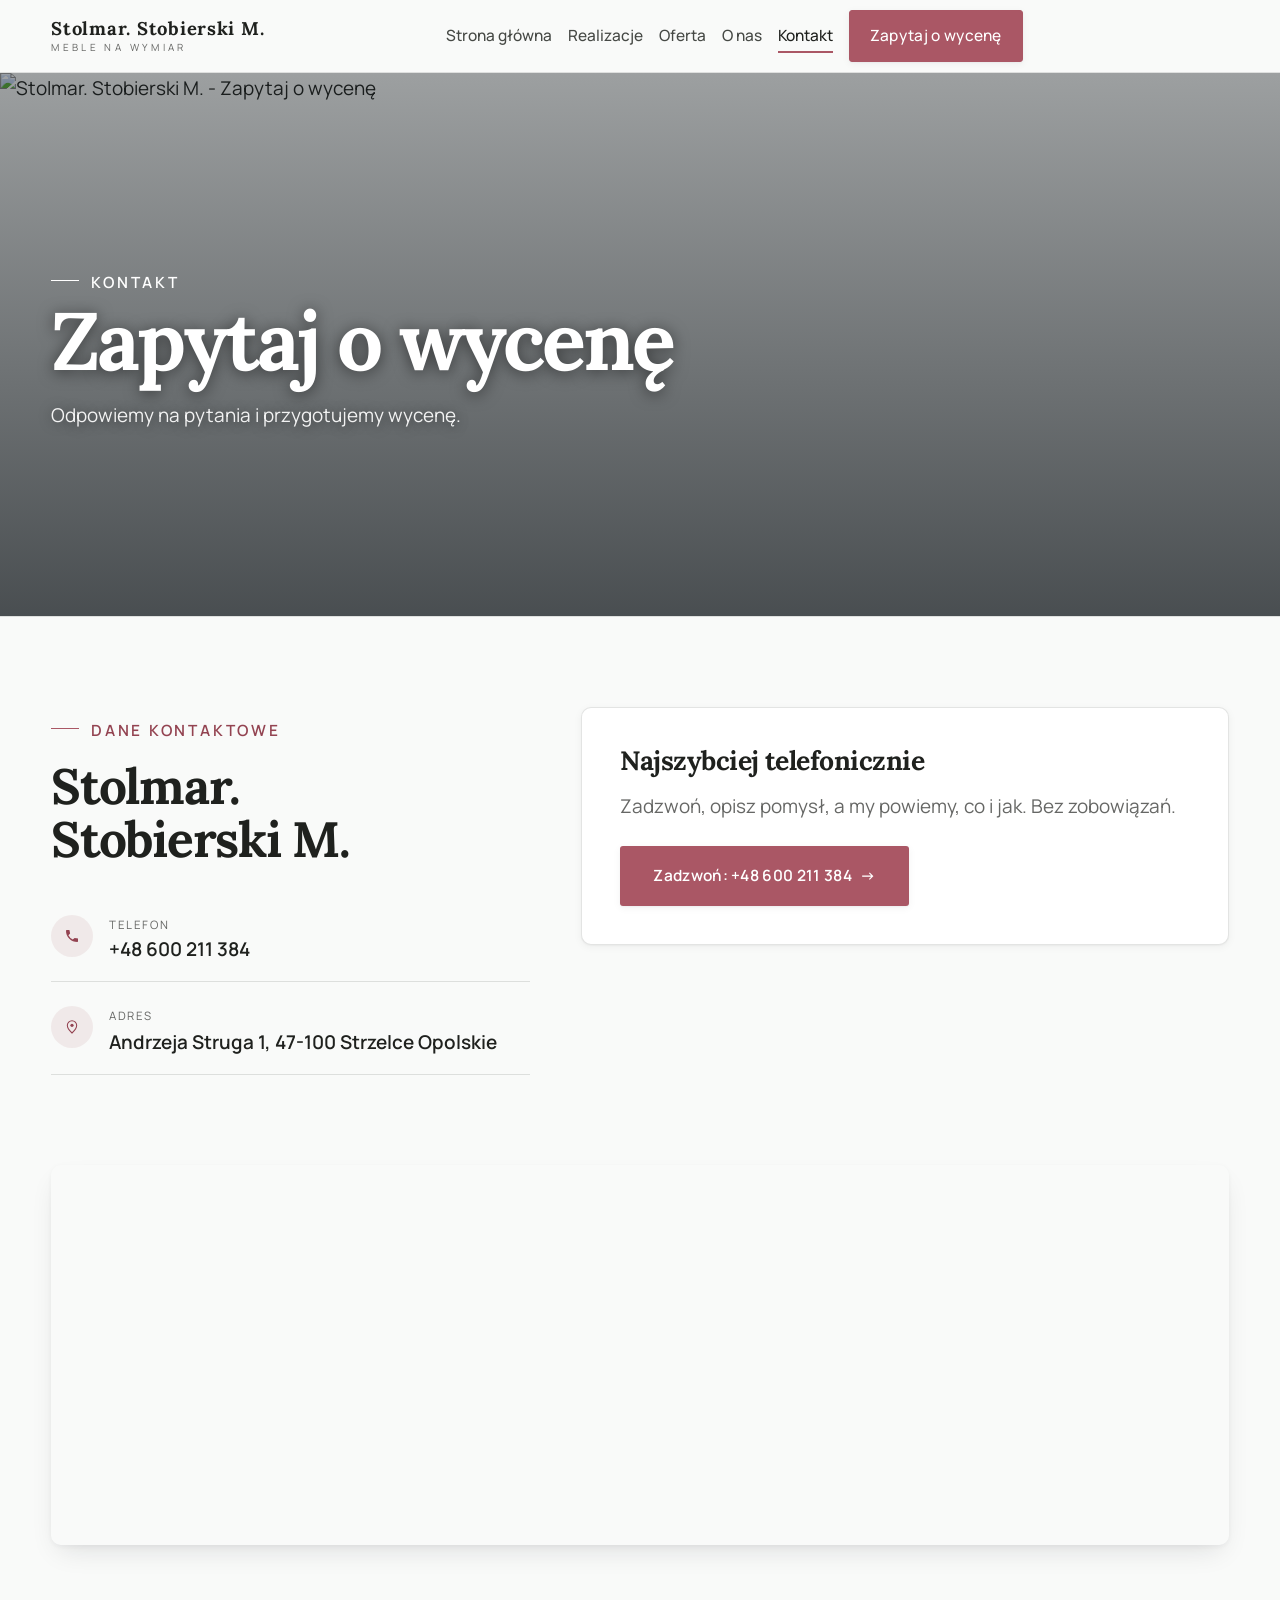
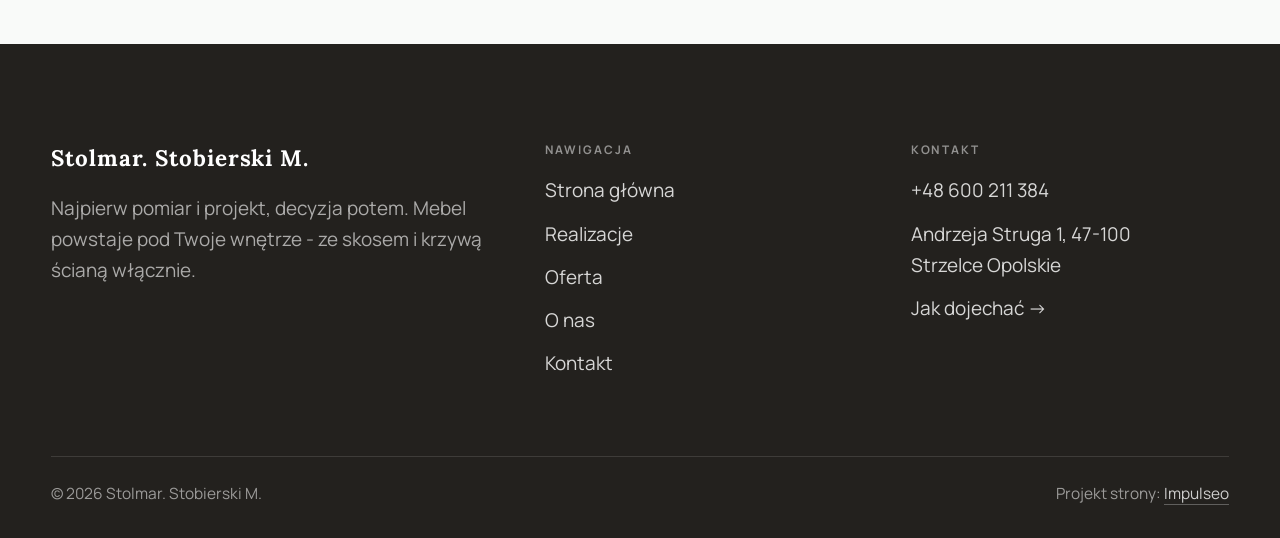
==== kontakt.html @ 51c0a212 "Demo: Stolmar. Stobierski M. — meble na wymiar (Strzelce Opolskie)" ====
<!DOCTYPE html>
<html lang="pl">
<head>
<meta charset="UTF-8">
<meta name="viewport" content="width=device-width, initial-scale=1.0">
<title>Kontakt - Stolmar. Stobierski M.</title>
<meta name="description" content="Kontakt Stolmar. Stobierski M. - Andrzeja Struga 1, 47-100 Strzelce Opolskie">
<link rel="canonical" href="https://impulseo-pl.github.io/stolmar-stobierski-m/kontakt.html">
<meta name="robots" content="noindex, nofollow">
<meta property="og:type" content="website">
<meta property="og:locale" content="pl_PL">
<meta property="og:site_name" content="Stolmar. Stobierski M.">
<meta property="og:title" content="Kontakt - Stolmar. Stobierski M.">
<meta property="og:description" content="Kontakt Stolmar. Stobierski M. - Andrzeja Struga 1, 47-100 Strzelce Opolskie">
<meta property="og:url" content="https://impulseo-pl.github.io/stolmar-stobierski-m/kontakt.html">
<meta property="og:image" content="https://impulseo-pl.github.io/stolmar-stobierski-m/img/og.jpg">
<meta property="og:image:width" content="1200">
<meta property="og:image:height" content="630">
<meta name="twitter:card" content="summary_large_image">
<link rel="preconnect" href="https://fonts.googleapis.com">
<link rel="preconnect" href="https://fonts.gstatic.com" crossorigin>
<link href="https://fonts.googleapis.com/css2?family=Lora:wght@500;600;700&family=Manrope:wght@400;500;600&display=swap" rel="stylesheet">
<link rel="stylesheet" href="assets/styles.css?v=a7d477df">
</head>
<body>

<header class="nav">
  <div class="wrap nav-inner">
    <a class="brand" href="index.html"><span class="name">Stolmar. Stobierski M.</span><span class="sub">Meble na wymiar</span></a>
    <nav class="nav-links">
      <a href="index.html">Strona główna</a>
      <a href="realizacje.html">Realizacje</a>
      <a href="oferta.html">Oferta</a>
      <a href="o-nas.html">O nas</a>
      <a href="kontakt.html" class="active" aria-current="page">Kontakt</a>
      <a href="kontakt.html" class="btn btn-accent">Zapytaj o wycenę</a>
    </nav>
    <button class="nav-toggle" aria-label="Menu"><span></span><span></span><span></span></button>
  </div>
</header>

<main>
<section class="pagehead">
  <img src="img/g14.jpg" alt="Stolmar. Stobierski M. - Zapytaj o wycenę" width="1600" height="1066" decoding="async">
  <div class="wrap">
    <span class="eyebrow">Kontakt</span>
    <h1>Zapytaj o wycenę</h1>
    <p>Odpowiemy na pytania i przygotujemy wycenę.</p>
  </div>
</section>
<section>
  <div class="wrap contact-grid">
    <div class="reveal">
      <span class="eyebrow">Dane kontaktowe</span>
      <h2 style="margin:var(--space-4) 0 var(--space-6)">Stolmar. Stobierski M.</h2>
      <div class="info-list">
        <div class="info-row"><div class="ic"><svg class="ico-tel" width="16" height="16" viewBox="0 0 24 24" fill="none" aria-hidden="true"><path d="M6.6 10.8a15.5 15.5 0 0 0 6.6 6.6l2.2-2.2a1 1 0 0 1 1-.24 11.4 11.4 0 0 0 3.6.58 1 1 0 0 1 1 1V20a1 1 0 0 1-1 1A17 17 0 0 1 3 4a1 1 0 0 1 1-1h3.5a1 1 0 0 1 1 1c0 1.25.2 2.46.58 3.6a1 1 0 0 1-.25 1l-2.23 2.2Z" fill="currentColor"/></svg></div><div><div class="lbl">Telefon</div><a class="val" href="tel:+48600211384">+48 600 211 384</a></div></div>
        <div class="info-row"><div class="ic"><svg class="ico-pin" width="16" height="16" viewBox="0 0 24 24" fill="none" aria-hidden="true"><path d="M12 21s7-6.1 7-11.5A7 7 0 0 0 5 9.5C5 14.9 12 21 12 21Z" stroke="currentColor" stroke-width="1.6" fill="none"/><circle cx="12" cy="9.5" r="2.4" fill="currentColor"/></svg></div><div><div class="lbl">Adres</div><div class="val">Andrzeja Struga 1, 47-100 Strzelce Opolskie</div></div></div>
      </div>
    </div>
    <div class="reveal">
      <div class="form">
        <h3 style="margin-bottom:var(--space-4)">Najszybciej telefonicznie</h3>
        <p class="muted" style="margin-bottom:var(--space-5)">Zadzwoń, opisz pomysł, a my powiemy, co i jak. Bez zobowiązań.</p>
        <a href="tel:+48600211384" class="btn btn-accent" style="justify-content:center">Zadzwoń: +48 600 211 384 <span class="arr">→</span></a>
      </div>
    </div>
  </div>
</section>
<section style="padding-top:0">
  <div class="wrap reveal">
    <iframe class="map" title="Stolmar. Stobierski M. - Strzelce Opolskie" src="https://maps.google.com/maps?q=Stolmar.%20Stobierski%20M.%20Strzelce%20Opolskie&z=15&output=embed" loading="lazy" referrerpolicy="no-referrer-when-downgrade"></iframe>
  </div>
</section>
</main>

<footer>
  <div class="wrap">
    <div class="foot-grid">
      <div class="foot-brand">
        <div class="name">Stolmar. Stobierski M.</div>
        <p>Najpierw pomiar i projekt, decyzja potem. Mebel powstaje pod Twoje wnętrze - ze skosem i krzywą ścianą włącznie.</p>
      </div>
      <div class="foot-col">
        <h4>Nawigacja</h4>
        <a href="index.html">Strona główna</a>
        <a href="realizacje.html">Realizacje</a>
        <a href="oferta.html">Oferta</a>
        <a href="o-nas.html">O nas</a>
        <a href="kontakt.html">Kontakt</a>
      </div>
      <div class="foot-col">
        <h4>Kontakt</h4>
        <a href="tel:+48600211384">+48 600 211 384</a>
        <p>Andrzeja Struga 1, 47-100 Strzelce Opolskie</p>
        <a href="https://www.google.com/maps?cid=3267728676306124182" target="_blank" rel="noopener">Jak dojechać →</a>
      </div>
    </div>
    <div class="foot-bot">
      <span>© 2026 Stolmar. Stobierski M.</span>
      <span>Projekt strony: <a class="foot-credit" href="https://impulseo.pl" target="_blank" rel="noopener">Impulseo</a></span>
    </div>
  </div>
</footer>
<div class="sticky-reserve"><a class="sr-book" href="kontakt.html">Zapytaj o wycenę</a><a class="sr-call" href="tel:+48600211384" aria-label="Zadzwoń"><svg class="ico-tel" width="16" height="16" viewBox="0 0 24 24" fill="none" aria-hidden="true"><path d="M6.6 10.8a15.5 15.5 0 0 0 6.6 6.6l2.2-2.2a1 1 0 0 1 1-.24 11.4 11.4 0 0 0 3.6.58 1 1 0 0 1 1 1V20a1 1 0 0 1-1 1A17 17 0 0 1 3 4a1 1 0 0 1 1-1h3.5a1 1 0 0 1 1 1c0 1.25.2 2.46.58 3.6a1 1 0 0 1-.25 1l-2.23 2.2Z" fill="currentColor"/></svg></a></div>
<div class="demo-wazne" data-do="2026-08-20" data-cykl="3" hidden><svg class="dw-ico" width="13" height="13" viewBox="0 0 24 24" fill="none" aria-hidden="true"><circle cx="12" cy="12" r="8.6" stroke="currentColor" stroke-width="1.8"/><path d="M12 7.2V12l3.3 2" stroke="currentColor" stroke-width="1.8" stroke-linecap="round"/></svg><span class="dw-txt"></span></div>

<script src="assets/main.js"></script>
</body>
</html>
---- assets/styles.css ----
/* ============================================================
   STOLBASZ — premium, architektoniczny B2B fit-out
   Jasna paleta, zero brązu. System wg premium-web-craft.
   Projekt strony: Impulseo (impulseo.pl)
   ============================================================ */

:root{
  /* PALETA — jasna, architektoniczna, chłodna */
  --paper:#F3F1EC;          /* główne tło */
  --paper-2:#E6E3DB;        /* sekcje alternatywne (chłodny jasny szary) */
  --paper-3:#E6E3DB;        /* delikatne wypełnienia */
  --ink:#23211E;            /* tekst główny — chłodny grafit */
  --ink-soft:#43403A;       /* nagłówki drugorzędne */
  --muted:#87837A;          /* tekst poboczny */
  --line:rgba(35,33,30,.12);/* hairline */
  --accent:#8A6B3C;         /* stonowany petrol-slate — jedyny akcent */
  --accent-d:#6E5430;
  --accent-soft:rgba(138,107,60,.10);
  --dark:#23211E;           /* sekcje ciemne (stopka/CTA) */

  /* HOVER ZDJĘĆ — JEDEN standard dla całego silnika (decyzja K. 04.08.2026, artefakt z wariantami).
     AKTUALNE (K.+Szymon 09.08.2026, wybór z artefaktu 6 wariantów): zoom 1.05 przy 1.4s -
     przy tak długim czasie mocniejszy kadr NIE skacze, tylko „oddycha". Poprzedni standard
     (1.02 / .55s z 04.08) odbierany jako dynamiczny i szybki.
     Spoczynek lekko przygaszony, ale TYLKO tam, gdzie jest mysz (@media hover:hover) —
     na telefonie zdjęcia zostają w pełnej jasności. */
  --img-zoom:1.05;                   /* K.+Szymon 09.08: wariant F z artefaktu porównawczego */
  --img-rest:brightness(.95) saturate(.99);
  --img-hot:brightness(1.06) saturate(1.05);
  --img-dur:1.4s;                    /* K.+Szymon 09.08 (wariant F): powoli = elegancko */
  --img-ease:cubic-bezier(.16,.84,.44,1);  /* miękki ogon, efekt „oddychania" */

  /* ODSTĘPY — skala 4/8 */
  --space-1:4px; --space-2:8px; --space-3:12px; --space-4:16px; --space-5:24px;
  --space-6:32px; --space-7:48px; --space-8:64px; --space-9:96px; --space-10:128px;

  /* TYPOGRAFIA — fluid clamp() (skala podbita 16.07.2026: większe, czytelniejsze litery — uwaga Adama) */
  --text-sm:clamp(.9rem,.87rem + .12vw,1rem);
  --text-base:clamp(1.08rem,1.04rem + .18vw,1.2rem);
  --text-lg:clamp(1.24rem,1.15rem + .34vw,1.44rem);
  --text-h3:clamp(1.34rem,1.22rem + .55vw,1.66rem);
  --text-h2:clamp(2.1rem,1.66rem + 2.1vw,3.1rem);
  --text-h1:clamp(2.9rem,2.1rem + 4vw,5.1rem);

  /* PROMIENIE — architektoniczne, raczej ostre */
  --r-sm:3px; --r-md:6px; --r-lg:10px;

  /* RUCH */
  --ease:cubic-bezier(.25,.46,.45,.94); --dur:.24s;

  /* CIENIE — miękkie, warstwowe */
  --sh-sm:0 1px 2px rgba(16,24,32,.04), 0 2px 8px rgba(16,24,32,.05);
  --sh-md:0 2px 6px rgba(16,24,32,.05), 0 12px 28px -8px rgba(16,24,32,.12);
  --sh-lg:0 6px 14px rgba(16,24,32,.07), 0 26px 56px -18px rgba(16,24,32,.22);

  --hairline:1px solid var(--line);

  --font-display:'Lora',serif;
  --font-body:'Manrope',sans-serif;
}

*{box-sizing:border-box;margin:0;padding:0}
html{scroll-behavior:smooth}
body{
  font-family:var(--font-body);
  font-size:var(--text-base);
  line-height:1.65;
  color:var(--ink);
  background:var(--paper);
  -webkit-font-smoothing:antialiased;
  text-rendering:optimizeLegibility;
}
img{max-width:100%;height:auto;display:block}  /* height:auto = width/height z atrybutów trzyma proporcje (TOP#12) */
a{color:inherit;text-decoration:none}

.wrap{width:min(92%,1180px);margin-inline:auto}
section{padding-block:clamp(52px,6.5vw,96px)}

h1,h2,h3{font-family:var(--font-display);font-weight:700;line-height:1.08;letter-spacing:-.02em;color:var(--ink)}
h1{font-size:var(--text-h1);letter-spacing:-.035em}
h2{font-size:var(--text-h2);letter-spacing:-.025em}
h3{font-size:var(--text-h3)}
/* MIARA — długość wiersza. WCAG 2.2 SC 1.4.8: max 80 znaków; Butterick: 45–90.
   68ch daje realnie 72–78 znaków polskiego tekstu, czyli z zapasem pod granicą.
   Wcześniej limit miał TYLKO <p> — <li>, <blockquote> i <dd> nie miały żadnego,
   i to jedyny powód, dla którego 23 bloki na dwóch oddanych stronach jadą po
   83–106 znaków w wierszu (pomiar 07.08.2026, bramka `miara`).
   ⚠️ Listy i definicje ograniczamy TYLKO bez klasy: `ul`/`ol` z klasą to u nas
   układ (siatki kafli, menu), a nie tekst ciągły — tam miarę wyznacza układ. */
/* 60ch, nie 68ch (K. 10.08): po zmianie fontów na węższe kroje (DM Sans i spółka)
   w 68ch mieściło się ~90 znaków - bramka pikselowa słusznie zgłaszała przekroczenie
   granicy 80. Pomiar na żywej przeglądarce: 60ch = 90 znaków, 53ch = ~78 znaków, czyli normę WCAG 1.4.8. */
:root{ --miara:53ch }
p{max-width:min(100%,var(--miara))}
blockquote,
ul:not([class])>li, ol:not([class])>li,
dl:not([class])>dd{max-width:min(100%,var(--miara))}

/* ⚠️ Świadomie BEZ wyjątku `.tile p,.card p,.svc p{max-width:none}`, choć nasuwa się sam:
   te akapity BYŁY już ograniczone (stare `p{max-width:65ch}`), więc „wyjątek" nie odblokowałby
   niczego nowego — tylko ROZLUŹNIŁ stan sprzed zmiany na wszystkich demach naraz.
   `figcaption` żadna z reguł wyżej nie dotyczy, więc też nie potrzebuje zwolnienia. */

/* ŁAMANIE. `balance` wyrównuje długości wierszy w nagłówku, `pretty` pilnuje ostatniego
   wiersza akapitu, żeby nie został w nim jeden wyraz. Obsługiwane od Chrome 117 /
   Safari 17.5; starsze przeglądarki po prostu ignorują tę własność.
   `text-wrap:pretty` nie występowało dotąd ANI RAZ w silniku ani w repo klientów. */
h1,h2,h3,.lead,.lede{text-wrap:balance}
p,li,blockquote,dd{text-wrap:pretty}

.eyebrow{
  font-family:var(--font-body);
  font-size:var(--text-sm);
  font-weight:600;
  letter-spacing:.18em;
  text-transform:uppercase;
  color:var(--accent);
  display:inline-flex;align-items:center;gap:var(--space-3);
}
/* flex:none + margin-top = kreska trzyma się PIERWSZEJ linii. Wcześniej align-items:center
   centrowało ją względem całego bloku i przy zawinięciu (długi kicker typu
   „…WNĘTRZ · LESZNO · OD 2019") druga linia lądowała z brzydkim wcięciem. */
.eyebrow{align-items:flex-start}
.eyebrow>*,.eyebrow{text-wrap:balance}   /* dlugi kicker lamal sie na sierote typu samo „2019" w drugiej linii */
.eyebrow::before{content:"";width:28px;height:1px;background:var(--accent);display:inline-block;flex:none;margin-top:.62em}

.muted{color:var(--muted)}
.lead{font-size:var(--text-lg);line-height:1.55;color:var(--ink-soft);max-width:50ch}

/* ---------- BUTTONS ---------- */
.btn{
  display:inline-flex;align-items:center;gap:var(--space-2);
  font-weight:600;font-size:var(--text-sm);letter-spacing:.02em;
  padding:var(--space-4) var(--space-6);
  border-radius:var(--r-sm);
  transition:transform var(--dur) var(--ease),box-shadow var(--dur) var(--ease),background var(--dur) var(--ease);
  cursor:pointer;border:1px solid transparent;
}
.btn-accent{background:var(--accent);color:#fff;box-shadow:var(--sh-sm)}
.btn-accent:hover{background:var(--accent-d);transform:translateY(-2px);box-shadow:var(--sh-md)}
.btn-accent:active{transform:translateY(0);box-shadow:var(--sh-sm)}
.btn-ghost{background:transparent;color:var(--ink);border-color:var(--line)}
.btn-ghost:hover{border-color:var(--accent);color:var(--accent);transform:translateY(-2px)}
.btn-light{background:#fff;color:var(--ink);box-shadow:var(--sh-sm)}
.btn-light:hover{transform:translateY(-2px);box-shadow:var(--sh-md)}
.btn .arr{transition:transform var(--dur) var(--ease)}
.btn:hover .arr{transform:translateX(4px)}

/* ---------- NAV ---------- */
.nav{
  position:sticky;top:0;z-index:50;
  background:color-mix(in srgb,var(--paper) 88%,transparent);
  backdrop-filter:saturate(140%) blur(10px);
  border-bottom:var(--hairline);
}
.nav-inner{display:flex;align-items:center;justify-content:space-between;gap:var(--space-5);height:72px}
/* ANTY-NACHODZENIE (K. 05.08.2026): długa nazwa firmy + przycisk z pełnym numerem nie mieściły się w pasku
   i flex ściskał linki PONIŻEJ ich treści - "Kontakt" wchodził na ramkę "Zadzwoń +48 ...". Teraz ustępuje
   nazwa marki (skrót wielokropkiem), a menu i przycisk nigdy się nie kurczą ani nie zachodzą na siebie. */
.brand{display:flex;flex-direction:column;line-height:1;min-width:0;flex:0 1 auto}
.brand .name{font-family:var(--font-display);font-weight:800;font-size:1.35rem;letter-spacing:.04em;white-space:nowrap;overflow:hidden;text-overflow:ellipsis}
.brand .sub{font-size:.62rem;letter-spacing:.34em;text-transform:uppercase;color:var(--muted);margin-top:5px;white-space:nowrap;overflow:hidden;text-overflow:ellipsis}
.nav-links{display:flex;align-items:center;gap:var(--space-6);flex:0 0 auto}
.nav-links a{font-size:var(--text-sm);font-weight:500;color:var(--ink-soft);position:relative;padding-block:4px;white-space:nowrap;transition:color var(--dur) var(--ease)}
.nav-links a::after{content:"";position:absolute;left:0;bottom:0;width:0;height:1.5px;background:var(--accent);transition:width var(--dur) var(--ease)}
.nav-links a:hover,.nav-links a.active{color:var(--ink)}
.nav-links a:hover::after,.nav-links a.active::after{width:100%}
.nav-links .btn{padding:var(--space-2) var(--space-5)}
/* przyciski w nav: właściwy kolor (przebij .nav-links a) + bez podkreślenia */
.nav-links a.btn-accent{color:#fff}
.nav-links a.btn-ghost,.nav-links a.btn-light{color:var(--ink)}
/* CTA w pasku: NIE podkreślenie spod linków menu, ale ten sam przelatujący błysk,
   co na wszystkich innych przyciskach (zgłoszenie K. 13.08.2026 - „na hero jest efekt
   światła przechodzącego przez przycisk, na navbarze go nie ma, a mają być identyczne").
   Reguła `.nav-links a::after` jest silniejsza od `.btn::after`, więc trzeba jej
   geometrię wyzerować i wpisać połysk z nazwy - samo `display:none` gasiło efekt. */
.nav-links a.btn::after{
  display:block;content:"";position:absolute;inset:0;z-index:-1;pointer-events:none;
  inset:0;width:auto;height:auto;border-radius:inherit;   /* kasuje geometrię podkreślenia (width:0;height:1.5px) */
  background:linear-gradient(100deg,transparent 32%,rgba(255,255,255,.20) 50%,transparent 68%);
  translate:-120% 0}
@media (prefers-reduced-motion:no-preference){
  .nav-links a.btn:hover::after{translate:120% 0;transition:translate .75s var(--mt-ease,cubic-bezier(.16,.84,.44,1))}
}
.nav-toggle{display:none;background:none;border:none;cursor:pointer;flex-direction:column;gap:5px;padding:8px}
.nav-toggle span{width:24px;height:2px;background:var(--ink);transition:var(--dur)}
/* Ciasny zakres MIĘDZY menu mobilnym a pełnym pulpitem: zbijamy odstępy i nazwę marki,
   żeby wszystko zmieściło się naturalnie, zanim w ogóle dojdzie do skracania wielokropkiem. */
@media(max-width:1280px) and (min-width:921px){
  .nav-links{gap:var(--space-4)}
  .nav-links .btn{padding:var(--space-2) var(--space-4)}
  .brand .name{font-size:1.15rem}
}

/* ---------- HERO (split) ---------- */
.hero{position:relative;overflow:hidden;border-bottom:var(--hairline)}
.hero-grid{display:grid;grid-template-columns:1.05fr .95fr;gap:clamp(24px,4vw,60px);align-items:center;
  padding-block:clamp(36px,4.5vw,64px)}
.hero-copy .eyebrow{margin-bottom:var(--space-5)}
.hero-copy h1{margin-bottom:var(--space-5)}
.hero-copy .lead{margin-bottom:var(--space-7)}
.hero-actions{display:flex;flex-wrap:wrap;gap:var(--space-4)}
.hero-art{position:relative;aspect-ratio:4/3;border-radius:var(--r-lg);overflow:hidden;box-shadow:var(--sh-lg)}
.hero-art img{width:100%;height:100%;object-fit:cover}
.hero-art::after{content:"";position:absolute;inset:0;background:linear-gradient(180deg,transparent 55%,rgba(18,24,28,.28))}
.hero-badge{position:absolute;left:var(--space-5);bottom:var(--space-5);z-index:2;
  background:rgba(252,252,251,.94);backdrop-filter:blur(4px);
  border-radius:var(--r-md);padding:var(--space-4) var(--space-5);box-shadow:var(--sh-md);max-width:78%}
.hero-badge strong{display:block;font-family:var(--font-display);font-size:1rem;letter-spacing:-.01em}
.hero-badge span{font-size:var(--text-sm);color:var(--muted)}

/* ---------- HERO duży / kinowy (strona główna) ---------- */
.hero-cine{position:relative;min-height:clamp(560px,82vh,840px);min-height:clamp(560px,82svh,840px);display:flex;align-items:center;overflow:hidden;border-bottom:var(--hairline)}
.hero-cine>img{position:absolute;inset:0;width:100%;height:100%;object-fit:cover;z-index:0}
.hero-cine::after{content:"";position:absolute;inset:0;z-index:1;
  background:linear-gradient(95deg,rgba(13,18,23,.86) 0%,rgba(13,18,23,.64) 32%,rgba(13,18,23,.24) 62%,rgba(13,18,23,.04) 100%)}
.hero-cine .wrap{position:relative;z-index:2;padding-block:var(--space-8)}
.hero-cine .hero-copy{max-width:660px}
.hero-cine .eyebrow{color:#fff;margin-bottom:var(--space-5)}
.hero-cine .eyebrow::before{background:#fff}
.hero-cine h1{color:#fff;margin-bottom:var(--space-5);font-size:clamp(2.9rem,2rem + 4.4vw,5.2rem);text-wrap:balance}
.hero-cine .lead{color:rgba(255,255,255,.92);max-width:48ch;margin-bottom:var(--space-7)}
.hero-cine .hero-actions{display:flex;flex-wrap:wrap;gap:var(--space-4)}
/* NISKIE OKNO (laptop z dokiem i paskami przeglądarki ma ~700-780 px wysokości widoku):
   H1 do 5.2rem + długi lead nie mieściły się i przyciski wypadały POD krawędź ekranu -
   klient widział stronę bez ani jednego CTA. Skalujemy w dół, zamiast przycinać treść. */
@media(min-width:821px) and (max-height:820px){
  .hero-cine{min-height:clamp(520px,94svh,780px)}
  .hero-cine .wrap{padding-block:var(--space-6)}
  .hero-cine h1{font-size:clamp(2.2rem,1.5rem + 2.6vw,3.6rem);margin-bottom:var(--space-4)}
  .hero-cine .eyebrow{margin-bottom:var(--space-4)}
  .hero-cine .lead{margin-bottom:var(--space-5);max-width:44ch}
}
@media(max-width:680px){
  .hero-cine{min-height:clamp(520px,76vh,640px);min-height:clamp(520px,76svh,640px);align-items:flex-end}
  .hero-cine::after{background:linear-gradient(0deg,rgba(13,18,23,.9) 6%,rgba(13,18,23,.45) 55%,rgba(13,18,23,.25) 100%)}
  .hero-cine .wrap{padding-bottom:var(--space-9)}
  /* TELEFON (~90% oglądających): lead potrafił zająć 8 linii i zepchnąć CTA poza pierwszy ekran.
     Zwężamy interlinię i skalę - treści nie ucinamy, bo to ona sprzedaje. */
  .hero-cine .lead{font-size:.98rem;line-height:1.5;margin-bottom:var(--space-5)}
  .hero-cine .eyebrow{font-size:.72rem;letter-spacing:.13em;margin-bottom:var(--space-4)}
  .hero-cine .eyebrow::before{width:20px}
  .hero-cine h1{margin-bottom:var(--space-4)}
}

/* full-bleed hero variant (podstrony) */
.pagehead{position:relative;min-height:46vh;min-height:46svh;display:flex;align-items:flex-end;overflow:hidden;border-bottom:var(--hairline)}
.pagehead img{position:absolute;inset:0;width:100%;height:100%;object-fit:cover}
/* 10.08.2026 (decyzja K.): mocniejsze przyciemnienie + cień pod tekstem. Bramka mierzyła na
   nagłówkach podstron 3,38-3,43:1 przy wymaganych 4,5 — jasne zdjęcie (hala, śnieg, niebo)
   podchodziło pod biały tekst. Zdjęcia klientów są różne, więc kontrast musi dawać WARSTWA,
   a nie szczęśliwy dobór kadru. */
.pagehead::after{content:"";position:absolute;inset:0;background:linear-gradient(180deg,rgba(18,24,28,.40),rgba(18,24,28,.76))}
.pagehead .wrap{position:relative;z-index:2;padding-block:var(--space-9);color:#fff}
.pagehead h1{color:#fff;max-width:18ch;text-shadow:0 2px 16px rgba(0,0,0,.55)}
.pagehead .eyebrow{color:#fff}
.pagehead .eyebrow::before{background:#fff}
.pagehead p{color:rgba(255,255,255,.92);margin-top:var(--space-4);max-width:54ch;text-shadow:0 1px 12px rgba(0,0,0,.5)}

/* ---------- STRIP (pasek skrótów / liczby) ---------- */
.strip{background:var(--dark);color:#fff}
/* PASEK HASEŁ — standard 04.08.2026 (decyzja K.): 5 haseł w JEDNYM rzędzie, tekst WYŚRODKOWANY,
   węższe marginesy boczne niż reszta strony (pasek ma iść szerzej), równe wysokości kolumn. */
.strip .wrap{width:min(96%,1440px);display:grid;grid-template-columns:repeat(5,1fr);
  gap:var(--space-5);padding-block:var(--space-7);align-items:stretch}
.strip .item .k{font-family:var(--font-display);font-size:clamp(1.05rem,.82rem + .85vw,1.55rem);
  font-weight:800;letter-spacing:-.02em;color:#fff;line-height:1.18;text-wrap:balance}
.strip .item .v{font-size:var(--text-sm);color:rgba(255,255,255,.66);margin-top:var(--space-2);line-height:1.4}
.strip .item{border-left:2px solid var(--accent);padding-inline:var(--space-4);
  text-align:center;display:flex;flex-direction:column;justify-content:center}
/* liczba kolumn = liczba haseł, żeby ostatnie nie zostawało samo w drugim rzędzie.
   Klasę n-N nadaje multipage.py; domyślnie (bez klasy) pasek jest 5-kolumnowy. */
.strip.n-2 .wrap{grid-template-columns:repeat(2,1fr)}
.strip.n-3 .wrap{grid-template-columns:repeat(3,1fr)}
.strip.n-4 .wrap{grid-template-columns:repeat(4,1fr);gap:var(--space-6)}
.strip.n-4 .item .k{font-size:clamp(1.3rem,1rem + 1.1vw,2rem)}
.strip.n-6 .wrap{grid-template-columns:repeat(6,1fr);gap:var(--space-4)}
.strip.n-6 .item .k{font-size:clamp(.98rem,.8rem + .7vw,1.35rem)}
/* równe łamanie: zamiast "długa linia + jedno słowo" obie linie zbliżonej długości */
.strip .item .k{text-wrap:balance}

/* ---------- SECTION HEAD ---------- */
.head{max-width:48rem;margin-bottom:var(--space-8)}
.head.center{margin-inline:auto;text-align:center}
.head .eyebrow{margin-bottom:var(--space-4)}
.head h2{margin-bottom:var(--space-4)}
.head p{color:var(--muted);font-size:var(--text-lg);line-height:1.55}
.head.center p{margin-inline:auto}

/* ---------- INTRO SPLIT ---------- */
.split{display:grid;grid-template-columns:.92fr 1.08fr;gap:clamp(28px,5vw,80px);align-items:center}
.split.rev{grid-template-columns:1.08fr .92fr}
.split.rev .split-art{order:-1}
.split-art{position:relative;aspect-ratio:5/4;border-radius:var(--r-lg);overflow:hidden;box-shadow:var(--sh-lg)}
.split-art img{width:100%;height:100%;object-fit:cover}
.split-copy h2{margin-bottom:var(--space-5)}
.split-copy p+p{margin-top:var(--space-4)}
.split-copy .btn{margin-top:var(--space-6)}

/* ---------- SERVICES (zakres) ---------- */
.svc-grid{display:grid;grid-template-columns:repeat(auto-fit,minmax(280px,1fr));gap:var(--space-5)}
.svc{background:#fff;border:var(--hairline);border-radius:var(--r-md);padding:var(--space-7) var(--space-6);
  transition:transform var(--dur) var(--ease),box-shadow var(--dur) var(--ease),border-color var(--dur) var(--ease);
  position:relative;overflow:hidden}
.svc::before{content:"";position:absolute;left:0;top:0;width:3px;height:0;background:var(--accent);transition:height var(--dur) var(--ease)}
.svc:hover{transform:translateY(-4px);box-shadow:var(--sh-md);border-color:transparent}
.svc:hover::before{height:100%}
.svc .ic{font-family:var(--font-display);font-size:.8rem;font-weight:700;letter-spacing:.12em;color:var(--accent);margin-bottom:var(--space-4)}
.svc h3{margin-bottom:var(--space-3);font-size:1.22rem}
.svc p{color:var(--muted);font-size:var(--text-base);line-height:1.6}

/* big detailed service rows */
.svc-row{display:grid;grid-template-columns:.8fr 1.2fr;gap:clamp(20px,4vw,60px);align-items:center;padding-block:var(--space-8)}
.svc-row+.svc-row{border-top:var(--hairline)}
.svc-row.rev{grid-template-columns:1.2fr .8fr}
/* Naprzemienny układ wierszy oferty: co drugi wiersz ma zdjęcie po PRAWEJ.
   Było `order:-1` — martwy kod, bo zdjęcie i tak jest pierwszym dzieckiem w HTML,
   więc wszystkie wiersze wyglądały identycznie (zdjęcie zawsze z lewej), a `rev`
   zmieniało tylko szerokość kolumn. Znalezione 29.07.2026 przy różnicowaniu kierunków
   animacji (pomiar pozycji: art.mid 390/502 przy row.mid 756 — zawsze lewa strona). */
.svc-row.rev .svc-row-art{order:2}
.svc-row-art{aspect-ratio:4/3;border-radius:var(--r-md);overflow:hidden;box-shadow:var(--sh-md)}
.svc-row-art img{width:100%;height:100%;object-fit:cover}
.svc-row h3{font-size:1.5rem;margin-bottom:var(--space-4)}
.svc-row .num{font-family:var(--font-display);font-size:.85rem;font-weight:700;letter-spacing:.14em;color:var(--accent);display:block;margin-bottom:var(--space-3)}
.svc-row ul{list-style:none;margin-top:var(--space-4);display:flex;flex-direction:column;gap:var(--space-2)}
.svc-row li{position:relative;padding-left:var(--space-5);color:var(--muted);font-size:var(--text-base)}
.svc-row li::before{content:"";position:absolute;left:0;top:.62em;width:8px;height:1px;background:var(--accent)}

/* ---------- GALLERY (realizacje) ---------- */
.gallery{display:grid;grid-template-columns:repeat(12,1fr);gap:var(--space-4);grid-auto-rows:200px}
/* GALERIA MASONRY — pionowe zdjęcia (portrety beauty/wellness) bez przycinania: kolumny, height auto */
.gallery-masonry{column-count:3;column-gap:var(--space-4)}
@media(max-width:900px){.gallery-masonry{column-count:2}}
@media(max-width:560px){.gallery-masonry{column-count:1}}
.gallery-masonry .m-tile{break-inside:avoid;margin:0 0 var(--space-4);padding:0;position:relative;overflow:hidden;border-radius:var(--r-md);border:1px solid var(--line)}
.gallery-masonry .m-tile img{width:100%;height:auto;display:block}
.gallery-masonry .m-tile .cap{position:absolute;left:0;right:0;bottom:0;padding:var(--space-4);color:#fff;background:linear-gradient(0deg,rgba(0,0,0,.55),transparent);font-size:var(--text-sm)}
.gallery-masonry .m-tile .cap small{display:block;font-weight:400;opacity:.78;letter-spacing:.04em;text-transform:uppercase;font-size:.66rem;margin-top:3px}
.tile{position:relative;overflow:hidden;border-radius:var(--r-md);box-shadow:var(--sh-sm);
  transition:transform var(--dur) var(--ease),box-shadow var(--dur) var(--ease)}
.tile img{width:100%;height:100%;object-fit:cover;
  transition:transform var(--img-dur) var(--img-ease),filter var(--img-dur) var(--img-ease)}
.tile:hover{box-shadow:var(--sh-md)}
.tile .cap{position:absolute;left:0;right:0;bottom:0;padding:var(--space-5) var(--space-4) var(--space-4);
  /* mocniejszy spad + cien pod tekstem: na JASNYCH zdjeciach klienta (biale fronty, sciany)
     slaby gradient dawal kontrast ~1.5:1 zamiast wymaganych 3.6:1 (bramka wygladu, 10.08.2026) */
  background:linear-gradient(transparent 28%,rgba(18,24,28,.58) 62%,rgba(18,24,28,.93));color:#fff;
  text-shadow:0 1px 3px rgba(0,0,0,.6);
  font-size:var(--text-sm);font-weight:600;letter-spacing:.01em;
  opacity:0;transform:translateY(8px);transition:var(--dur) var(--ease)}
.tile:hover .cap{opacity:1;transform:translateY(0)}
.tile .cap small{display:block;font-weight:400;opacity:.78;letter-spacing:.04em;text-transform:uppercase;font-size:.66rem;margin-top:3px}
/* bento spans */
.t-wide{grid-column:span 6}
.t-tall{grid-column:span 6;grid-row:span 2}
.t-std{grid-column:span 6}
.t-third{grid-column:span 4}
.t-two3{grid-column:span 8}

/* ---------- TRUST / WIARYGODNOŚĆ ---------- */
.trust{background:var(--paper-2)}
.trust-grid{display:grid;grid-template-columns:repeat(auto-fit,minmax(240px,1fr));gap:var(--space-5);margin-top:var(--space-7)}
.trust-card{background:#fff;border-radius:var(--r-md);padding:var(--space-7) var(--space-6);box-shadow:var(--sh-sm);border-top:3px solid var(--accent)}
.trust-card .big{font-family:var(--font-display);font-size:clamp(1.8rem,1.3rem + 1.6vw,2.6rem);font-weight:800;letter-spacing:-.02em;color:var(--ink);line-height:1}
.trust-card h3{font-size:1.12rem;margin:var(--space-3) 0 var(--space-2)}
.trust-card p{color:var(--muted);font-size:var(--text-base);line-height:1.55}

/* ---------- CTA band ---------- */
.cta{background:var(--dark);color:#fff;position:relative;overflow:hidden}
/* telefon w CTA: na ciemnym tle biały (domyślnie), rodziny z JASNYM tłem CTA
   nadpisują to u siebie - wcześniej kolor siedział w stylu inline i wygrywał z rodziną. */
.cta .btn-ghost-cta{color:#fff;border-color:rgba(255,255,255,.3)}
.cta .wrap{display:grid;grid-template-columns:1.4fr .6fr;gap:var(--space-7);align-items:center;position:relative;z-index:2}
.cta h2{color:#fff;max-width:20ch}
.cta p{color:rgba(255,255,255,.74);margin-top:var(--space-4)}
.cta-actions{display:flex;flex-direction:column;gap:var(--space-3);align-items:flex-start}
.cta::before{content:"";position:absolute;right:-80px;top:-80px;width:360px;height:360px;border-radius:50%;
  background:radial-gradient(circle,var(--accent-soft),transparent 70%)}

/* ---------- CONTACT ---------- */
.contact-grid{display:grid;grid-template-columns:.85fr 1.15fr;gap:clamp(28px,4vw,56px);align-items:start}
.info-list{display:flex;flex-direction:column;gap:var(--space-2)}
.info-row{display:flex;gap:var(--space-4);align-items:flex-start;padding-block:var(--space-4);border-bottom:var(--hairline)}
.info-row .ic{flex:none;width:42px;height:42px;display:grid;place-items:center;border-radius:50%;
  background:var(--accent-soft);color:var(--accent);font-size:1.05rem}
.info-row .lbl{font-size:.72rem;letter-spacing:.14em;text-transform:uppercase;color:var(--muted)}
.info-row .val{font-weight:600;font-size:var(--text-base);margin-top:2px}
.info-row a.val:hover{color:var(--accent)}
.map{border:none;border-radius:var(--r-lg);box-shadow:var(--sh-md);width:100%;height:100%;min-height:380px;filter:grayscale(.2) contrast(1.02)}
.form{background:#fff;border:var(--hairline);border-radius:var(--r-lg);padding:clamp(24px,3vw,40px);box-shadow:var(--sh-sm)}
.form .fld{margin-bottom:var(--space-5)}
.form label{display:block;font-size:var(--text-sm);font-weight:600;margin-bottom:var(--space-2)}
.form input,.form textarea{width:100%;font-family:inherit;font-size:var(--text-base);color:var(--ink);
  padding:var(--space-4);border:var(--hairline);border-radius:var(--r-sm);background:var(--paper);transition:border-color var(--dur)}
.form input:focus,.form textarea:focus{outline:none;border-color:var(--accent);background:#fff}
.form textarea{resize:vertical;min-height:120px}
.form .note{font-size:var(--text-sm);color:var(--muted);margin-top:var(--space-3)}

/* ---------- FOOTER ---------- */
footer{background:var(--dark);color:#fff;padding-block:var(--space-9) var(--space-6)}
.foot-grid{display:grid;grid-template-columns:1.4fr 1fr 1fr;gap:var(--space-7);margin-bottom:var(--space-8)}
.foot-brand .name{font-family:var(--font-display);font-weight:800;font-size:1.4rem;letter-spacing:.04em}
.foot-brand p{color:rgba(255,255,255,.62);margin-top:var(--space-4);font-size:var(--text-base);max-width:38ch}
.foot-col h4{font-size:.74rem;letter-spacing:.16em;text-transform:uppercase;color:rgba(255,255,255,.5);margin-bottom:var(--space-4)}
.foot-col a,.foot-col p{display:block;color:rgba(255,255,255,.82);font-size:var(--text-base);margin-bottom:var(--space-3)}
.foot-col a:hover{color:#fff}
.foot-bot{border-top:1px solid rgba(255,255,255,.12);padding-top:var(--space-5);display:flex;justify-content:space-between;flex-wrap:wrap;gap:var(--space-3);
  font-size:var(--text-sm);color:rgba(255,255,255,.55)}
.foot-bot a:hover{color:#fff}
/* Podpis w stopce = klikalny link do impulseo.pl (31.07.2026). Ma być WIDOCZNIE klikalny,
   ale nie krzyczeć - stąd sam kolor jaśniejszy + delikatne podkreślenie na najeździe. */
.foot-bot a.foot-credit{color:rgba(255,255,255,.78);text-decoration:none;border-bottom:1px solid rgba(255,255,255,.28)}
.foot-bot a.foot-credit:hover{color:#fff;border-bottom-color:#fff}

/* ---------- REVEAL ---------- */
.reveal{opacity:0;transform:translateY(22px);transition:opacity .6s var(--ease),transform .6s var(--ease)}
.reveal.in{opacity:1;transform:none}

/* ---------- RESPONSIVE ---------- */
@media(max-width:920px){
  .hero-grid,.split,.split.rev,.svc-row,.svc-row.rev,.cta .wrap,.contact-grid,.foot-grid{grid-template-columns:1fr}
  .split.rev .split-art,.svc-row.rev .svc-row-art{order:0}
  .hero-art{aspect-ratio:16/10;max-height:420px}
  .strip .wrap,.strip.n-2 .wrap,.strip.n-3 .wrap,.strip.n-4 .wrap,.strip.n-6 .wrap{grid-template-columns:repeat(2,1fr);gap:var(--space-6)}
  .strip .item .k,.strip.n-6 .item .k{font-size:clamp(1.3rem,1.1rem + 1vw,2rem)}
  .gallery{grid-auto-rows:180px}
  .t-wide,.t-tall,.t-std,.t-third,.t-two3{grid-column:span 6}
  .t-tall{grid-row:span 1}
  .cta-actions{flex-direction:row;flex-wrap:wrap}
  .foot-grid{gap:var(--space-6)}
}
@media(max-width:680px){
  .nav-links{position:fixed;inset:72px 0 auto 0;background:var(--paper);flex-direction:column;align-items:stretch;
    gap:0;padding:var(--space-4) 6%;border-bottom:var(--hairline);box-shadow:var(--sh-md);
    transform:translateY(-120%);transition:transform var(--dur) var(--ease)}
  .nav-links.open{transform:translateY(0)}
  .nav-links a{padding-block:var(--space-4);border-bottom:var(--hairline)}
  .nav-links .btn{margin-top:var(--space-3);justify-content:center}
  .nav-toggle{display:flex}
  .strip .wrap,.strip.n-2 .wrap,.strip.n-3 .wrap,.strip.n-4 .wrap,.strip.n-6 .wrap{grid-template-columns:1fr}
  .gallery{grid-template-columns:repeat(6,1fr)}
  .foot-grid{grid-template-columns:1fr}
}
@media(prefers-reduced-motion:reduce){
  /* audyt 09.08 TOP#14: samo skrócenie duration przy animacji INFINITE = stroboskop
     (pętla .01ms miga ekranem); iteration-count:1 gasi pętlę naprawdę. Pseudoelementy
     też - tła hero (gastro/studio) animują ::before/img, blanket na * ich nie łapał. */
  *,*::before,*::after{animation-duration:.01ms!important;animation-iteration-count:1!important;animation-delay:0s!important;transition:none!important}
  .reveal{opacity:1!important;transform:none!important}
  html{scroll-behavior:auto}
}

/* ============================================================
   PREMIUM LAYER — destylat deep-researchu branż (anty-AI, spokój).
   Zmienne STOLBASZ (--accent/--ink/--paper/--line/--dark). Ruch ledwo
   zauważalny, krzywa cubic-bezier(.16,.84,.44,1); prefers-reduced-motion
   pokryte blanketem wyżej. Karty hairline zamiast cieni = #1 sygnał „nie-AI".
   ============================================================ */

/* więcej oddechu między sekcjami (liderzy: 110-130px) */
section{padding-block:clamp(64px,8vw,128px)}

/* 1) Aksamitny reveal — dłuższa, miękka krzywa zamiast „skoku" */
.reveal{transition:opacity .9s cubic-bezier(.16,.84,.44,1),transform .9s cubic-bezier(.16,.84,.44,1);will-change:opacity,transform}
/* stagger TYLKO w galerii (tam pozycja = porządek dzieci) */
.gallery .reveal:nth-child(2){transition-delay:.07s}
.gallery .reveal:nth-child(3){transition-delay:.14s}
.gallery .reveal:nth-child(4){transition-delay:.21s}
.gallery .reveal:nth-child(5){transition-delay:.28s}
.gallery .reveal:nth-child(6){transition-delay:.35s}

/* 2) Hero STATYCZNY na .hero-cine — Ken Burns CAŁKIEM WYŁĄCZONY 26.06 (3. zgłoszenie Szymona).
   GENEZA: animowanie scale na <img> hero z teksturami (cegły/framugi) re-samplinguje obraz
   klatka po klatce → na części ekranów drobne drganie/shimmer = „heroshot się trzęsie".
   translateY usunięto wcześniej, scale-only + will-change/GPU NIE wystarczyły do GWARANCJI gładkości.
   Krzysztof zażądał pewności („make sure, że błąd się nie pojawi") > efekt. Zero animacji = 0% drgania.
   Delikatny zoom zostaje TYLKO w pełnoekranowych hero gastro/studio (hg-bg/hs-bg — tło, inny
   mechanizm, chwalone, nigdy nie zgłaszane). NIE wracać do KB na .hero-cine bez realnego testu
   na sprzęcie klienta — to ryzyko regresji „trzęsienia”. */
/* BEZPIECZNY "wow" na hero = jednorazowy FADE-IN (opacity), nie zoom.
   opacity nie dotyka bitmapy → gładkie na KAŻDYM zdjęciu/ekranie/GPU, zero ryzyka migotania.
   Geometryczny ruch (scale/translate) na .hero-cine jest ZAKAZANY (bramka pilnuje). */
@keyframes heroFade{from{opacity:0}to{opacity:1}}
.hero-cine>img{transform:none;animation:heroFade 1.1s ease-out both}

/* 3) Akcentowy hairline pod nagłówkiem sekcji, który „rysuje się" przy wejściu */
.head h2{position:relative;padding-bottom:18px}
.head h2::after{content:"";position:absolute;left:0;bottom:0;height:1px;width:0;background:var(--accent);transition:width 1s cubic-bezier(.16,.84,.44,1) .15s}
.head.center h2::after{left:50%;transform:translateX(-50%)}
.head.reveal.in h2::after,.head.center.reveal.in h2::after{width:54px}

/* 4) Karty HAIRLINE zamiast cieni/zaokrągleń (najmocniejszy anty-AI detal) */
.svc{background:transparent;border:1px solid var(--line);border-radius:var(--r-sm);box-shadow:none}
.svc:hover{box-shadow:none;border-color:var(--accent);transform:translateY(-3px)}
.trust-card{background:transparent;box-shadow:none;border:1px solid var(--line);border-top:2px solid var(--accent);border-radius:var(--r-sm)}
.tile{box-shadow:none;border-radius:var(--r-sm)}
.tile:hover{box-shadow:none}

/* 5) Sticky-nav kondensuje się po przewinięciu (sygnał dopracowania) */
.nav{transition:box-shadow .4s ease,background .4s ease}
.nav.is-stuck{box-shadow:0 1px 0 var(--line),0 14px 30px -24px rgba(0,0,0,.45)}
.nav-inner{transition:height .35s var(--ease)}
.nav.is-stuck .nav-inner{height:60px}

/* 6) MANIFESTO — pełnoekranowy cytat-bohater (zastępuje generyczne „Dlaczego my") */
.manifesto{background:var(--paper-2);text-align:center}
.manifesto .wrap{max-width:60rem}
.manifesto p{font-family:var(--font-display);font-style:italic;font-size:clamp(1.6rem,1rem + 2.4vw,2.8rem);line-height:1.32;color:var(--ink-soft);margin-inline:auto;max-width:26ch;position:relative;padding-top:var(--space-8)}
.manifesto p::before{content:"";position:absolute;top:0;left:50%;transform:translateX(-50%);width:54px;height:1px;background:var(--accent)}
.manifesto p span{color:var(--accent);font-style:italic}

/* 7) GATEWAYS — 3 duże bramy-zdjęcia (zamiast paska menu usług) */
.gateways{display:grid;grid-template-columns:repeat(3,1fr);gap:var(--space-4)}
.gateway{position:relative;aspect-ratio:3/4;overflow:hidden;border-radius:var(--r-sm);display:block}
.gateway img{width:100%;height:100%;object-fit:cover;
  transition:transform var(--img-dur) var(--img-ease),filter var(--img-dur) var(--img-ease)}
.gateway::after{content:"";position:absolute;inset:0;background:linear-gradient(180deg,transparent 38%,rgba(18,24,28,.74))}
/* ===== HOVER ZDJĘĆ — jedno miejsce dla WSZYSTKICH kafli ze zdjęciem (K. 04.08.2026) ===== */
@media(hover:hover){
  .tile img,.gateway img,.m-tile img{filter:var(--img-rest)}
  .tile:hover img,
  .gateway:hover img,
  .m-tile:hover img{transform:scale(var(--img-zoom));filter:var(--img-hot)}
}
.m-tile img{transition:transform var(--img-dur) var(--img-ease),filter var(--img-dur) var(--img-ease)}
.gateway .g-ttl{position:absolute;left:0;right:0;bottom:0;z-index:2;padding:var(--space-6) var(--space-5);color:#fff;font-family:var(--font-display);font-size:1.45rem;letter-spacing:-.01em;line-height:1.15}
.gateway .g-ttl small{display:block;font-family:var(--font-body);font-size:var(--text-sm);font-weight:400;opacity:.82;letter-spacing:.03em;margin-top:5px}
@media(max-width:760px){.gateways{grid-template-columns:1fr}.gateway{aspect-ratio:16/10}}

/* 8) LOGO klienta w nagłówku (gdy podane --logo) */
/* 52px domyślnie (feedback Bartka 06.07.2026: 40px ginęło, uwaga padła 3x; ~56px sprawdzone na żywym demie anna-borowiec-makeup) */
.brand-logo{height:64px;width:auto;max-width:300px;object-fit:contain;display:block}
.nav.is-stuck .brand-logo{height:52px}
@media(max-width:680px){.brand-logo{height:46px;max-width:210px}}


/* === RWD: nagłówki na wąskich ekranach (dodane 17.07.2026 razem z fixem clamp) ===
   Po przywróceniu działania clamp() dolna granica --text-h1 (2.9rem) rozpychała
   dokument przy długich polskich słowach na telefonach. Tu ją zjeżdżamy. */
@media (max-width:560px){
  :root{
    --text-h1:clamp(1.9rem, 1.15rem + 4.4vw, 2.7rem);
    --text-h2:clamp(1.5rem, 1rem + 3vw, 2.1rem);
  }
  .hero-cine h1{font-size:clamp(1.9rem, 1.15rem + 4.4vw, 2.7rem)}
  h1,h2{overflow-wrap:break-word}
}

/* GODZINY (godziny_grid z briefu) — dzień po lewej, godziny po prawej. Wcześniej BRAK stylu
   powodował sklejenie "Poniedziałek-Piątek8:00-20:00" (dodane 2026-07-21). Neutralne dla dem bez grafiku. */
.godz{display:flex;flex-direction:column;gap:2px;max-width:440px;margin-top:8px}
.godz-row{display:flex;justify-content:space-between;align-items:baseline;gap:24px;padding:10px 0;border-bottom:1px solid var(--line)}
.godz-row:last-child{border-bottom:0}
.godz-row b{font-weight:600;color:var(--ink)}
.godz-row span{color:var(--muted);white-space:nowrap}

/* === FAQ (lekcja 08.08.2026) ===
   Sekcja faq_klinika() trafia NIE tylko do rodziny „klinika" (multipage.py: także układ FACHOWCY),
   a style leżały wyłącznie w families/klinika.css — u hydraulika/dekarza FAQ renderowało się jako
   goła lista <details> z domyślnym trójkącikiem przeglądarki (wpadka: demo Instalatorstwo Gała).
   Dlatego baza. Rodzina może to nadpisać na wierzchu. */
.faq-list{max-width:48rem;margin:var(--space-8) auto 0;display:flex;flex-direction:column;gap:var(--space-3)}
.faq-item{border:1px solid var(--line);border-radius:var(--r-md);background:var(--paper);padding:var(--space-4) var(--space-5)}
.faq-item summary{font-family:var(--font-display);font-weight:600;color:var(--ink);cursor:pointer;list-style:none;display:flex;justify-content:space-between;gap:1rem}
.faq-item summary::-webkit-details-marker{display:none}
.faq-item summary::after{content:"+";color:var(--accent-d);font-weight:700;font-size:1.2rem;line-height:1}
.faq-item[open] summary::after{content:"-"}
.faq-item p{color:var(--ink-soft);font-size:var(--text-base);line-height:1.6;margin:var(--space-3) 0 0}

/* === LICZBA OPINII PRZY SEKCJI OPINII (08.08.2026, wzorzec irismeble.pl, decyzja K.) ===
   Trzy cytaty bez kontekstu czyta się jak „firma ma trzy opinie". Ta linijka mówi wprost,
   ile ich jest naprawdę - dane i tak przychodzą z reconu i szły dotąd wyłącznie do hero.
   Baza, nie rodzina: sekcja opinii renderuje się we WSZYSTKICH układach, a style opinii
   leżą per rodzina - bez tego u części rodzin linijka byłaby gołym tekstem (ta sama pułapka
   co z FAQ wyżej). Rodzina może nadpisać na wierzchu. */
.op-meta{
  text-align:center;margin:calc(var(--space-3) * -1) 0 var(--space-6);
  color:var(--muted);font-size:var(--text-base);letter-spacing:.01em;
}
.op-meta .ico-star{color:var(--accent-d);margin-right:2px}

/* --- licznik ważności DEMA (pomysł K. 09.08) - tylko wersje pokazowe --- */
.demo-wazne{position:fixed;top:calc(var(--nav-h, 64px) + 14px);right:14px;z-index:95;
  display:inline-flex;align-items:center;gap:.45em;
  background:rgba(21,25,28,.82);color:#fff;font-size:.72rem;font-weight:600;letter-spacing:.01em;
  padding:.42em .8em .42em .62em;border-radius:999px;backdrop-filter:saturate(140%) blur(8px);
  border:1px solid rgba(255,255,255,.14);box-shadow:0 10px 24px -14px rgba(0,0,0,.6);
  pointer-events:none;
  /* NIE pokazuje się przy wejściu (K. 09.08) - wjeżdża dopiero po zejściu z hero */
  opacity:0;transform:translateY(-10px);
  transition:opacity .7s var(--ease),transform .7s var(--ease)}
.demo-wazne.is-on{opacity:1;transform:none}
.demo-wazne .dw-ico{flex:none;opacity:.85}
.demo-wazne b{font-weight:700;font-variant-numeric:tabular-nums;color:#FFD9A3}
.demo-wazne .dw-zeg{font-variant-numeric:tabular-nums;font-feature-settings:"tnum";
  opacity:.72;margin-left:.15em;letter-spacing:.01em}
.demo-wazne.is-pilne{background:rgba(150,32,28,.9);border-color:rgba(255,255,255,.2)}
.demo-wazne .dw-pilne{color:#FFE0DE}
@media(max-width:820px){.demo-wazne{top:auto;bottom:70px;right:10px}}

/* --- pasek mini-opinii pod hero (audyt 09.08 TOP#27) - tylko przy realnych recenzjach --- */
.opinie-mini{padding-block:0;border-bottom:var(--hairline)}
.opinie-mini .om-row{display:grid;grid-template-columns:repeat(3,1fr);gap:var(--space-6);padding-block:var(--space-5)}
.opinie-mini .om-item blockquote{font-size:var(--text-sm);color:var(--ink-soft);line-height:1.5;margin:0}
.opinie-mini .om-autor{display:block;margin-top:var(--space-2);font-size:.78rem;font-weight:600;color:var(--muted);letter-spacing:.04em}
@media(max-width:820px){.opinie-mini .om-row{grid-template-columns:1fr;gap:var(--space-4)}
  .opinie-mini .om-item:nth-child(n+3){display:none}}

/* --- AKCENT-TEKST (audyt 09.08 TOP#11/12, decyzja K.) ---------------------------
   Kolor firmowy jest jasny, dopóki nie musi być literą. --accent zostaje żywy
   (kreski, przyciski, pasek haseł); litera akcentowa na JASNYM tle bierze
   --accent-text (dokleja palette_auto; domyślnie accent-d). Tylko color -
   border/background/pseudo zostają żywe. Ciemna sekcja CTA = wyjątek. */
:root{--accent-text:var(--accent-d)}
.eyebrow, .svc .ic, .svc-row .num, .info-row .ic, .info-row a.val:hover,
.manifesto p span, .faq-item summary::after, .op-meta .ico-star, .op-star,
.fu-cta, .obszar-list li:hover, .btn-ghost:hover, .nav.nav-solid .brand .sub,
.proces-os .pc-cur, .os-on .proces-os .proces-line > li.os-done .pno { color:var(--accent-text) }
.cta .eyebrow { color:var(--accent) }

/* --- dostępność (audyt 09.08 TOP#23, podzbiór bezpieczny) --- */
html{scroll-padding-top:84px}                       /* kotwice nie chowają się pod sticky-nav */
:focus-visible{outline:2px solid var(--accent-text);outline-offset:2px}  /* widoczny fokus tylko z klawiatury */
main{display:block}

/* --- kafelek „Zobacz opinie w Google" (K. 09.08) - znak marki zamiast gołego linku --- */
.op-meta{text-align:center;max-width:none;margin-inline:auto}
.op-google{display:inline-flex;align-items:center;gap:.6em;
  padding:.62em 1.15em;border:1px solid var(--line);border-radius:999px;
  background:var(--paper);color:var(--ink);font-size:var(--text-sm);font-weight:600;
  transition:border-color var(--dur) var(--ease),box-shadow var(--dur) var(--ease),transform var(--dur) var(--ease)}
.op-google .op-g-ico{flex:none}                        /* oficjalny 4-kolorowy znak Google */
.op-google .arr{transition:transform var(--dur) var(--ease)}
.op-google:hover{border-color:var(--accent);box-shadow:var(--sh-sm);transform:translateY(-1px)}
.op-google:hover .arr{transform:translateX(3px)}

/* ============================================================
   HOVER KART I KAFLI - JEDEN STANDARD DLA WSZYSTKICH RODZIN (K. 10.08:
   „każde demo ma wyglądać tak premium"). Wcześniej premium-hover miała tylko
   rodzina fachowców (.fu-row), reszta rodzin renderowała karty bez reakcji.
   Zasada ta sama: reakcja NATYCHMIAST (0s), gaśnięcie łagodne; ledwie widoczne
   tło, kreska akcentu z lewej, strzałka rusza. Zero cieni-poduszek.
   ⛔ Świadomie POMIJAMY kafle ze zdjęciem (.tile/.gateway/.m-tile) - tam działa
   już zoom 1.05/1.4s i dokładanie ramek by go zabiło.
   ============================================================ */
.card, .svc, .gateway-txt, .menu-cat, .prod-card, .pak-card, .faq-item, .obj-tile{
  position:relative;transition:background .22s ease-out,border-color .22s ease-out}
.card::before, .menu-cat::before, .prod-card::before, .pak-card::before{
  content:"";position:absolute;left:0;top:0;bottom:0;width:3px;background:var(--accent);
  transform:scaleY(0);transform-origin:top;transition:transform .09s ease-out;border-radius:2px}
@media(hover:hover){
  .card:hover, .svc:hover, .menu-cat:hover, .prod-card:hover, .pak-card:hover{
    background:color-mix(in srgb,var(--accent) 9%,transparent);
    border-color:color-mix(in srgb,var(--accent) 45%,var(--line));
    transition-duration:0s}
  .card:hover::before, .menu-cat:hover::before,
  .prod-card:hover::before, .pak-card:hover::before{transform:scaleY(1)}
  .card:hover .arr, .svc:hover .arr, .menu-cat:hover .arr{transform:translateX(.3rem)}
}
.card .arr, .svc .arr, .menu-cat .arr{display:inline-block;transition:transform .1s ease-out}

/* ============================================================
   PLAKIETKA OPINII GOOGLE (K. 13.08.2026, wzór od Marcelego)
   Jedna forma we WSZYSTKICH układach hero (hg/hk/hs/ha/hd/tb/kt) zamiast
   gołego tekstu „★ Ocena 4,4 w Google · 7 opinii". Cudza ocena to najmocniejszy
   dowód zaufania na stronie - ma wyglądać jak odznaka, nie jak podpis.
   Tło i obwódka liczone z KOLORU TEKSTU, więc ta sama plakietka działa na
   ciemnym zdjęciu (biały napis → jasna mgiełka) i na jasnej sekcji (ciemny
   napis → delikatny szary). Zero osobnych wariantów do utrzymania.
   ============================================================ */
.g-badge{
  display:inline-flex;align-items:center;gap:.62em;
  padding:.52em 1em;border-radius:999px;
  background:color-mix(in srgb,currentColor 8%,transparent);
  border:1px solid color-mix(in srgb,currentColor 20%,transparent);
  -webkit-backdrop-filter:blur(6px);backdrop-filter:blur(6px);
  font-size:.98rem;line-height:1;font-weight:500;letter-spacing:.01em;
  white-space:nowrap;vertical-align:middle;max-width:100%}
.g-badge .gb-ico,.g-badge .gb-stars{flex:none}
.g-badge .gb-ocena{font-weight:700;font-size:1.08em;letter-spacing:.01em}
.g-badge .gb-txt{opacity:.92}
@media(max-width:560px){
  .g-badge{gap:.45em;padding:.45em .8em;font-size:.86rem}
  .g-badge .gb-stars{width:62px;height:12.4px}
  .g-badge .gb-ico{width:16px;height:16px}
}

/* === rodzina: rzemioslo === */
/* ============================================================
   RODZINA: RZEMIOSŁO — stolarstwo, meble na wymiar, kamieniarstwo,
   granit, parapety, wnętrza premium (skórki: wood, stone, lux, modern).

   GENEZA (05.08.2026): ta rodzina była zmapowana w multipage.py (FAMILY),
   ale NIE MIAŁA pliku wyglądu — a silnik dokleja go tylko, jeśli istnieje.
   Skutek: meble, stolarka i kamieniarstwo dostawały NAJUBOŻSZY wariant
   strony w całym silniku (goły base), podczas gdy „fachowcy" mieli 181 linii
   wzbogacenia. Licznik próśb @claude (zmiany-raport.py) pokazał to jako
   największe skupisko skarg: „zrób w stylu Murago", „to jest strasznie
   monotonne i nudne", „przyłóż się", „proporcje się nie zgadzają, zbyt mały
   tekst", „układ naprzemienny", „mało przestrzeni zapełnionej".

   IDEA: rzemiosło sprzedaje się MATERIAŁEM i DETALEM, nie szybkością dojazdu.
   Stąd: duże kadry, powietrze wokół treści, editorial zamiast kart z ramkami,
   naprzemienny rytm sekcji. Zero nowych klas HTML — stylujemy to, co silnik
   już generuje (split / gateways / gallery / hero-cine), więc plik jest
   w 100% addytywny: nie dotyka innych rodzin i nie wymaga zmian w Pythonie.

   ⚠️ NIE RUSZAĆ: paska haseł (.strip .k/.v — reguła K. z 04.08: 5 obok siebie,
   wyśrodkowane) ani hoveru zdjęć (zoom 1.02 z base.css). Oba są ustalone.
   ============================================================ */

/* --- HERO: więcej powietrza, mocniejszy kontrast wielkości ---------------
   Agata/Mateusz wielokrotnie: „zbyt mały tekst", „mało przestrzeni".
   Rzemiosło znosi duży, spokojny nagłówek — to nie jest strona awaryjna. */
.hero-copy .lead{max-width:52ch;font-size:var(--text-lg);line-height:1.6}
.hero-copy h1{letter-spacing:-.025em;line-height:1.02}
.hero-copy .eyebrow{letter-spacing:.24em}
.hero-actions{margin-top:var(--space-7)}

/* --- SPLIT: rytm naprzemienny --------------------------------------------
   Mateusz wprost: „Zakres usług ma mieć układ naprzemienny". Co druga sekcja
   split odwraca kolumny — obraz raz z lewej, raz z prawej. Na wąskim ekranie
   kolejność wraca do naturalnej (opis pod zdjęciem). */
.split{gap:clamp(var(--space-6),5vw,var(--space-9));align-items:center}
.split:nth-of-type(even) .split-art{order:2}
.split:nth-of-type(even) .split-copy{order:1}
.split-copy h2{margin-bottom:var(--space-4)}
.split-copy p{max-width:56ch;line-height:1.7}
.split-art img{border-radius:var(--r-md)}
@media (max-width:860px){
  .split:nth-of-type(even) .split-art,
  .split:nth-of-type(even) .split-copy{order:initial}
}

/* --- GATEWAYS (kafle „Meble / Kuchnie / Szafy") --------------------------
   ⚠️ NIE STYLUJEMY. Sprawdzone wzrokowo 05.08.2026: .gateway to NIE karta
   tekstowa, tylko link-kafel ze zdjęciem (aspect-ratio 3/4, gradient, tytuł
   w bezwzględnym pozycjonowaniu na dole). Próba zrobienia z nich „editorial"
   (hairline + padding + przezroczyste tło) rozbiła komponent: kreski wisiały
   w pustce nad zdjęciami. Base.css robi to dobrze - zostawiamy.
   Jedyne, co dokładamy, to więcej powietrza między kaflami. */
.gateways{gap:var(--space-5)}

/* --- GALERIA: materiał na pierwszym planie -------------------------------
   Rzemiosło ocenia się z bliska, więc podnosimy rangę PODPISU (co to za
   materiał, co za detal) i dajemy kadrom trochę oddechu.
   ⚠️ CELOWO NIE ruszamy siatki galerii: silnik ma własny system proporcji
   (.tile z t-third / t-two3 + masonry dla zdjęć pionowych — patrz reguła
   „dopasuj proporcje"). Nadpisanie grid-template-columns rozjechałoby kadry. */
.gallery{gap:clamp(var(--space-4),2vw,var(--space-6))}
.gallery .cap{font-family:var(--font-display);font-size:var(--text-sm);
  letter-spacing:.02em;color:var(--ink-soft);margin-top:var(--space-3)}

/* --- SEKCJE: więcej światła ---------------------------------------------
   Wspólny mianownik skarg „mało przestrzeni" / „monotonne": sekcje siedziały
   zbyt ciasno, przez co wszystko zlewało się w jeden blok. */
section{padding-block:clamp(var(--space-8),7vw,var(--space-10))}
.head{max-width:64ch}
.head h2{letter-spacing:-.02em;line-height:1.08}
.head p{color:var(--muted);font-size:var(--text-lg);line-height:1.6;margin-top:var(--space-4)}
.head .eyebrow{margin-bottom:var(--space-4)}

/* --- CTA: bez krzyku ----------------------------------------------------- */
/* ⚠️ Tło CTA jest tu JASNE, a base.css ustawia .cta{color:#fff} - bez podmiany
   koloru tekst robi się biały na kremowym tle (kontrast 1.05, napis znika).
   Wykryte na demie Meble Seweryn 08.08.2026 - dotyczyło całej rodziny rzemioslo. */
.cta{background:var(--paper-2);color:var(--ink)}
.cta h2{letter-spacing:-.02em;color:var(--ink)}
.cta p{color:var(--muted)}
.cta .eyebrow{color:var(--accent)}
.cta .btn-light{background:var(--accent);color:#fff}
.cta .btn-ghost,.cta .btn-ghost-cta{color:var(--ink);border-color:var(--line)}
.cta-actions{margin-top:var(--space-6)}

/* ⚠️ Pasek haseł pod hero (.strip > .item > .k/.v) NIE jest tu stylowany
   świadomie - rządzi nim reguła z 04.08.2026 (5 haseł obok siebie,
   wyśrodkowane, równa wysokość) zapisana w base.css. Nie dublować. */

/* --- STICKY-RESERVE - dolny pasek mobile (audyt 09.08 TOP#2, decyzja K.: każda rodzina) --- */
.sticky-reserve{display:none}
@media(max-width:820px){
  .sticky-reserve{display:flex;position:fixed;left:0;right:0;bottom:0;z-index:90;
    background:var(--line);box-shadow:0 -6px 20px -10px rgba(0,0,0,.4);padding-bottom:env(safe-area-inset-bottom,0px);transition:transform .25s ease,opacity .25s ease}
  .sticky-reserve.schowany{transform:translateY(110%);opacity:0;pointer-events:none}
  .sticky-reserve a{padding:15px 8px;text-align:center;font-weight:600;font-size:.95rem;letter-spacing:.01em}
  .sr-book{flex:1;background:var(--accent);color:#fff}
  .sr-call{width:60px;background:var(--paper);color:var(--ink);font-size:1.15rem;border-left:1px solid var(--line);display:flex;align-items:center;justify-content:center}
  body{padding-bottom:calc(64px + env(safe-area-inset-bottom,0px))}
}

/* === OPINIE (gated): realne cytaty z reconu ===
   Dodane 10.08.2026 - te 4 rodziny NIE miały tego bloku, przez co sekcja opinii
   renderowala sie jako goly tekst z domyslnym wcieciem <blockquote> (zglosil K.). */
.opinie-grid{display:grid;grid-template-columns:repeat(auto-fit,minmax(16rem,1fr));gap:var(--space-6);margin-top:var(--space-8)}
.op-card{margin:0;background:var(--paper);border:1px solid var(--line);border-radius:var(--r-md);padding:var(--space-6);display:flex;flex-direction:column;gap:var(--space-3)}
.op-star{color:var(--accent-d);letter-spacing:.1em;font-size:.95rem}
.op-card blockquote{margin:0;color:var(--ink-soft);font-size:var(--text-base);line-height:1.6}
.op-autor{font-family:var(--font-display);font-weight:700;color:var(--ink);font-size:.95rem}

/* === WARSTWA PREMIUM (silnik, 08.08.2026) === */
/* ============================================================
   OŚ PROCESU „PREMIUM" + OKNO NA NIERUCHOME TŁO + ODZNAKI + POWRÓT NA GÓRĘ
   (08.08.2026 — wdrożenie decyzji K. z warsztatu ruchu II)

   ⚠️ TEN PLIK JEST DOKLEJANY **PO** PLIKU RODZINY.
   Powód: strukturę `.proces-line` stylują cztery rodziny (fachowcy, dom, klinika,
   studio) jako poziomy rząd kart. Nowy układ musi je nadpisać, a base.css ładuje
   się PRZED rodziną, więc tam by przegrał. Kolejność w multipage.py:
       base.css → rodzina → TEN PLIK → motion.css → hero-fit.css

   ZASADA BEZPIECZEŃSTWA (jak w całej warstwie ruchu):
   stany „ukryte" nadaje WYŁĄCZNIE JavaScript przez klasę na <html>. Bez skryptu
   albo przy jego błędzie strona wygląda jak przed tą zmianą — nigdy pusty ekran.
   ============================================================ */

/* ---------------- 1) OŚ PROCESU ---------------- */
.proces-os .proc-grid{
  display:grid;grid-template-columns:34% 1fr;gap:var(--space-8);align-items:start;
}
.proces-os .proc-side{position:sticky;top:calc(72px + var(--space-6))}
.proces-os .proc-side .head{text-align:left;margin:0}
.proces-os .proc-side .head h2{margin-bottom:var(--space-3)}
.proces-os .proc-side .head p{margin:0}

.proces-os .proc-count{display:flex;align-items:baseline;gap:var(--space-2);margin-top:var(--space-6)}
.proces-os .pc-cur{
  font-family:var(--font-display);font-size:2.6rem;line-height:1;color:var(--accent-d);
  font-variant-numeric:tabular-nums;
}
.proces-os .pc-all{font-size:var(--text-base);color:var(--muted);font-variant-numeric:tabular-nums}
.proces-os .proc-bar{
  height:2px;background:var(--line);border-radius:2px;overflow:hidden;
  max-width:14rem;margin-top:var(--space-3);
}
.proces-os .proc-bar > i{display:block;height:100%;width:0;background:var(--accent-d)}
.proces-os .proc-now{
  color:var(--muted);font-size:var(--text-sm);margin:var(--space-3) 0 0;min-height:2.4em;
}

/* ⚠️ TWARDY RESET OZDOBNIKÓW RODZINY (naprawa po teście 08.08.2026, demo hydraulika)
   Rodziny nie tylko układają kroki w rząd — DORYSOWUJĄ do nich własną grafikę:
   fachowcy.css ma poziomą kreskę (li::before), kropkę na osi (li::after), środkowanie
   tekstu i `.pno` jako wielki numer nad tytułem. Po nałożeniu pionowej osi zostawało
   z tego pobojowisko: numery w kółkach po lewej, a tytuły wyśrodkowane po prawej
   z wiszącymi kropkami i liniami.
   Nadpisujemy z `!important`, bo to jedyny sposób, żeby ta warstwa wygrała z CZTEREMA
   rodzinami naraz (fachowcy, dom, klinika, studio), a każda dorysowuje coś innego.
   Zasięg jest wąski — wyłącznie wnętrze `.proces-os`. */
.proces-os .proces-line > li::before,
.proces-os .proces-line > li::after{content:none !important;display:none !important}
.proces-os .proces-line > li{padding:0 !important;position:relative}
.proces-os .proces-line > li .pno,
.proces-os .proces-line > li h3,
.proces-os .proces-line > li p{text-align:left !important;margin-inline:0 !important;max-width:min(100%,var(--miara)) !important}
.proces-os .proces-line > li .pno{
  font-family:var(--font-body,inherit) !important;font-weight:500 !important;
  font-size:var(--text-sm) !important;letter-spacing:0 !important;margin-bottom:0 !important;
}

/* lista: z poziomego rzędu rodziny na pionową oś */
/* DROGA PRZEWIJANIA NA KROK (K. 09.08: „przy scrollu mega szybko przeskakuje").
   NIE spowalniamy animacji - podświetlenie musi trzymać się palca, inaczej strona
   sprawia wrażenie zacinającej się. Zamiast tego każdy krok dostaje własny kawałek
   ekranu do przewinięcia: 4 kroki x ~34vh = ~1,4 ekranu zamiast jednego machnięcia.
   Tylko duży ekran - na telefonie sticky-kolumna i tak jest wyłączona, a rozciąganie
   sekcji zamieniłoby ją w tunel. */
.proces-os .proces-line{
  display:flex;flex-direction:column;gap:var(--space-5);
  position:relative;margin:0;padding:0;list-style:none;counter-reset:none;
  grid-template-columns:none;
}
.proces-os .proces-line:before{
  content:"";position:absolute;left:1.19rem;top:1.2rem;bottom:1.2rem;width:1px;background:var(--line);
}
/* nakładka: ta sama linia, ale w kolorze akcentu, dociągnięta do aktywnego kroku.
   Wysokość ustawia skrypt (--os-fill) - oś POKAZUJE postęp zamiast tylko podświetlać kropkę. */
.proces-os .proces-line:after{
  content:"";position:absolute;left:1.19rem;top:1.2rem;width:1px;background:var(--accent);
  height:var(--os-fill, 0%);transition:height .7s cubic-bezier(.16,.84,.44,1);
  opacity:.85;pointer-events:none;
}
.proces-os .proces-line > li{
  display:grid;grid-template-columns:2.4rem 1fr;gap:var(--space-4);align-items:start;
  background:none;border:0;padding:0;margin:0;box-shadow:none;
}
.proces-os .proces-line > li .pno{
  grid-row:1 / span 3;width:2.4rem;height:2.4rem;border-radius:50%;
  display:flex;align-items:center;justify-content:center;
  background:var(--paper);border:1px solid var(--line);color:var(--muted);
  font-size:var(--text-sm);font-variant-numeric:tabular-nums;position:relative;z-index:1;
  top:auto;left:auto;right:auto;bottom:auto;transform:none;
}
.proces-os .proces-line > li h3,
.proces-os .proces-line > li p{grid-column:2;margin:0}
.proces-os .proces-line > li h3{margin-bottom:var(--space-2)}
.proces-os .proces-line > li p{color:var(--ink-soft);max-width:min(100%,var(--miara))}

/* karta kroku — tło i ramka na kolumnie treści, nie na całym <li> */
.proces-os .proces-line > li h3,
.proces-os .proces-line > li p{padding-left:0}
.proces-os .proces-line > li > h3{
  padding-top:.15rem;
}

/* ---- stany sterowane skryptem (klasa .os-on na <html>) ---- */
.os-on .proces-os .proces-line > li{
  opacity:.3;
  transition:opacity .8s cubic-bezier(.16,.84,.44,1);
}
/* krok przeczytany zostaje czytelny, ale ustępuje aktywnemu - hierarchia zamiast migotania */
.os-on .proces-os .proces-line > li.os-seen{opacity:.62}
.os-on .proces-os .proces-line > li.os-live{opacity:1}
.os-on .proces-os .proces-line > li h3,
.os-on .proces-os .proces-line > li p{
  transform:translateX(var(--os-dx, 1.4rem));
  transition:transform .65s cubic-bezier(.16,.84,.44,1);
}
.os-on .proces-os .proces-line > li.os-seen{opacity:1}
.os-on .proces-os .proces-line > li.os-seen h3,
.os-on .proces-os .proces-line > li.os-seen p{transform:translateX(0)}
.os-on .proces-os .proces-line > li.os-live .pno{
  background:var(--accent-d);border-color:var(--accent-d);color:var(--paper);
  transition:background .45s ease,color .45s ease,border-color .45s ease;
}
.os-on .proces-os .proces-line > li.os-done .pno{border-color:var(--accent-d);color:var(--accent-d)}
.os-on .proces-os .proc-bar > i{transition:width .45s cubic-bezier(.16,.84,.44,1)}

@media (min-width:901px){
  /* Droga przewijania na krok - ale treść ZAWSZE razem z numerem (błąd 09.08: kropka
     przyklejona do środka ekranu odrywała się od swojego nagłówka = chaos).
     Zapas robimy padding-bottom pod treścią, nie rozpychaniem wiersza. */
  .proces-os .proces-line{gap:0}
  .proces-os .proces-line > li{padding-bottom:clamp(150px, 26vh, 280px) !important}
  .proces-os .proces-line > li:last-child{padding-bottom:0 !important}
}
@media (max-width:900px){
  .proces-os .proc-grid{grid-template-columns:1fr;gap:var(--space-6)}
  .proces-os .proc-side{position:static}          /* przyklejony tytuł zjadałby górę ekranu */
  .proces-os .proc-count{margin-top:var(--space-4)}
  .proces-os .proc-now{display:none}
  .os-on .proces-os .proces-line > li h3,
  .os-on .proces-os .proces-line > li p{transform:none}   /* wjazd z boków tylko na dużym ekranie */
}
@media (prefers-reduced-motion:reduce){
  .os-on .proces-os .proces-line > li{opacity:1}
  .os-on .proces-os .proces-line > li h3,
  .os-on .proces-os .proces-line > li p{transform:none}
}

/* ---------------- 2) OKNO NA NIERUCHOME TŁO ----------------
   `clip-path` na sekcji tworzy kontekst przycinający, więc dziecko `position:fixed`
   przykleja się do OKNA PRZEGLĄDARKI, ale rysuje się wyłącznie w obrębie sekcji.
   ⛔ NIE `background-attachment:fixed` (tak robi irismeble.pl) — to nie działa na iOS,
   a dema oglądane są głównie na telefonie. */
.stopklatka{
  position:relative;height:min(78vh,620px);overflow:hidden;
  clip-path:inset(0);            /* to jest cały mechanizm — nie usuwać */
  background:var(--ink);
  margin:var(--space-10) 0;
}
.stopklatka .stk-bg{
  position:fixed;inset:0;background-size:cover;background-position:center;
  will-change:transform;
}
.stopklatka .stk-cap{
  position:absolute;left:0;right:0;bottom:0;margin:0;
  padding:var(--space-6) var(--space-6) var(--space-5);
  color:#fff;font-family:var(--font-display);font-size:var(--text-lg);
  background:linear-gradient(0deg,rgba(0,0,0,.55),transparent);
}
/* Telefon: pełna wysokość okna wyglądałaby jak przypadkowa pusta przerwa między sekcjami. */
@media (max-width:700px){ .stopklatka{height:52vh;margin:var(--space-8) 0} }
/* Bezpiecznik: gdy ktoś kiedyś doda transform na przodku sekcji, przyszpilenie się gubi
   i zdjęcie „ucieka". Wtedy lepiej mieć zwykłe, nieruchome tło niż rozjechany kadr. */
@supports not (clip-path: inset(0)){
  .stopklatka .stk-bg{position:absolute}
}

/* ---------------- 3) ODZNAKI / WYRÓŻNIENIA ---------------- */
.odznaki{padding:var(--space-9) 0}
.odznaki .odz-row{
  list-style:none;margin:0;padding:0;
  display:flex;flex-wrap:wrap;justify-content:center;align-items:center;
  gap:var(--space-8) var(--space-10);
}
.odznaki .odz img{
  display:block;height:5.2rem;width:auto;max-width:11rem;object-fit:contain;
}
/* ⛔ Bez wyblakłego szarego filtra, jaki ma irismeble.pl — odznaka to najmocniejszy
   dowód, jaki firma ma; przygaszona marnuje się (decyzja K. 08.08.2026). */
@media (max-width:700px){
  .odznaki{padding:var(--space-7) 0}
  .odznaki .odz-row{gap:var(--space-6)}
  .odznaki .odz img{height:4rem}
}

/* ---------------- 4) IKONY SPOŁECZNOŚCIOWE W STOPCE ---------------- */
.foot-soc{display:flex;gap:var(--space-3);margin-top:var(--space-4)}
.foot-soc .soc{
  width:2.25rem;height:2.25rem;border-radius:var(--r-sm);
  display:inline-flex;align-items:center;justify-content:center;
  border:1px solid rgba(255,255,255,.22);color:inherit;
  transition:border-color .2s ease,transform .2s ease,background .2s ease;
}
.foot-soc .soc svg{width:1.05rem;height:1.05rem;display:block}
.foot-soc .soc:hover{border-color:var(--accent);background:rgba(255,255,255,.06);transform:translateY(-1px)}
.foot-soc .soc:focus-visible{outline:2px solid var(--accent);outline-offset:2px}

/* ---------------- 5) POWRÓT NA GÓRĘ ---------------- */
.to-top{
  position:fixed;right:var(--space-5);bottom:var(--space-5);z-index:40;
  width:2.75rem;height:2.75rem;border-radius:var(--r-sm);
  display:flex;align-items:center;justify-content:center;
  background:var(--paper);color:var(--ink);border:1px solid var(--line);
  box-shadow:0 4px 16px rgba(0,0,0,.14);cursor:pointer;
  opacity:0;visibility:hidden;transform:translateY(6px);
  transition:opacity .25s ease,transform .25s ease,visibility .25s;
}
.to-top.show{opacity:1;visibility:visible;transform:translateY(0)}
.to-top svg{width:1.1rem;height:1.1rem}
.to-top:hover{border-color:var(--accent)}
.to-top:focus-visible{outline:2px solid var(--accent);outline-offset:2px}
/* Nie wolno zasłonić przyklejonego paska „Zadzwoń" na telefonie — tam siada wyżej. */
@media (max-width:680px){
  body:has(.sticky-call) .to-top,
  body:has(.sticky-reserve) .to-top{bottom:calc(var(--space-5) + 4.5rem)}
}

/* ---------------- 6) NAZWA FIRMY NA PIERWSZYM EKRANIE ----------------
   Wariant „nazwa ustępuje miejsca" (wybór K. z warsztatu ruchu II):
   nazwa wchodzi duża, po chwili siada do swojego rozmiaru i robi miejsce
   nagłówkowi sprzedażowemu. Marka i sprzedaż mieszczą się w jednym ekranie.

   Rozmiar zależy od DŁUGOŚCI nazwy (klasę wylicza multipage.py: bm-l / bm-m / bm-s),
   a nazwy dłuższe niż 30 znaków nie dostają tej sekcji wcale — patrz brandmark().
   Skalowanie dotyczy TEKSTU, nie zdjęcia: zakaz ruchu geometrycznego na .hero-cine>img
   (shimmer na teksturach) pozostaje nienaruszony. */
.hero-cine .brandmark{
  display:block;line-height:.95;margin:0 0 var(--space-4);
  font-family:var(--font-display);font-weight:600;color:#fff;
  text-shadow:0 2px 30px rgba(0,0,0,.38);
  letter-spacing:.14em;
}
.hero-cine .brandmark .bm-line{display:block;overflow:hidden}
.hero-cine .brandmark .bm-line > span{display:block}
.hero-cine .brandmark.bm-l{font-size:clamp(2.4rem,7.4vw,5.2rem)}
.hero-cine .brandmark.bm-m{font-size:clamp(1.9rem,5.2vw,3.6rem);letter-spacing:.1em}
.hero-cine .brandmark.bm-s{font-size:clamp(1.5rem,3.6vw,2.4rem);letter-spacing:.07em}
/* Bardzo wąskie ekrany: nazwa musi się złamać, a nie wyjechać poza kadr. */
.hero-cine .brandmark{overflow-wrap:anywhere}

/* stany startowe nadaje TYLKO skrypt (klasa .bm-on na <html>) */
.bm-on .hero-cine .brandmark{opacity:0;transform:scale(1.42);transform-origin:left center}
.bm-on .hero-cine .hero-copy .eyebrow,
.bm-on .hero-cine .hero-copy h1,
.bm-on .hero-cine .hero-copy .lead,
.bm-on .hero-cine .hero-copy .hero-actions{opacity:0}
.bm-on .hero-cine .brandmark.bm-in{
  opacity:1;transform:scale(1);
  transition:opacity .6s ease, transform 1s cubic-bezier(.16,.84,.44,1) .38s;
}
.bm-on .hero-cine .brandmark.bm-in ~ .eyebrow{opacity:1;transition:opacity .6s ease .9s}
.bm-on .hero-cine .brandmark.bm-in ~ h1{opacity:1;transition:opacity .6s ease 1s}
.bm-on .hero-cine .brandmark.bm-in ~ .lead{opacity:1;transition:opacity .6s ease 1.1s}
.bm-on .hero-cine .brandmark.bm-in ~ .hero-actions{opacity:1;transition:opacity .6s ease 1.2s}
@media (prefers-reduced-motion:reduce){
  .bm-on .hero-cine .brandmark{opacity:1;transform:none}
  .bm-on .hero-cine .hero-copy > *{opacity:1 !important;transition:none !important}
}

/* ============================================================
   1b) MECHANIKA PREMIUM DLA RODZIN Z WŁASNYM KSZTAŁTEM PROCESU
   (10.08.2026 — zgłoszenie K. po demie Patris: „czemu nie ma tego procesu,
   który ustaliliśmy w weekend?")

   Rodziny AUTO (poziomy rząd kart) i DOM (wiersze katalogowe) mają kształty
   dobrane celowo, żeby dema nie wyglądały jak rodzeństwo — więc nie przerabiamy
   ich na pionową oś. Dostają za to to samo, co robi oś premium: licznik kroków,
   pasek postępu, nazwę aktywnego etapu i zapalanie kroków przy przewijaniu.
   Sterowanie: `.os-mech` + `[data-os-steps]` w proces-os.js (tryb poziomy).

   Bezpiecznik bez zmian: stan „przygaszony" wchodzi WYŁĄCZNIE z klasą `.os-on`,
   którą nadaje JS. Bez skryptu sekcja wygląda dokładnie jak przed tą zmianą.
   ============================================================ */
.os-mech .proc-count{display:flex;align-items:baseline;gap:var(--space-2);margin-top:var(--space-5)}
.os-mech .pc-cur{
  font-family:var(--font-display);font-size:2.1rem;line-height:1;color:var(--accent-d);
  font-variant-numeric:tabular-nums;
}
.os-mech .pc-all{font-size:var(--text-base);color:var(--muted);font-variant-numeric:tabular-nums}
.os-mech .proc-bar{
  height:2px;background:var(--line);border-radius:2px;overflow:hidden;
  max-width:14rem;margin-top:var(--space-3);
}
.os-mech .proc-bar > i{display:block;height:100%;width:0;background:var(--accent-d);
  transition:width .5s cubic-bezier(.16,.84,.44,1)}
.os-mech .proc-now{color:var(--muted);font-size:var(--text-sm);margin:var(--space-3) 0 0;min-height:1.6em}

/* kroki: wjazd i przygaszenie tych jeszcze nieobejrzanych — bez ruszania siatki */
.os-on .os-mech [data-os-steps] > li{
  opacity:.45;transform:translateY(1rem);
  transition:opacity .55s cubic-bezier(.16,.84,.44,1),transform .55s cubic-bezier(.16,.84,.44,1);
  transition-delay:calc(var(--os-i,0) * 90ms);   /* kaskada: karty zapalają się po kolei */
}
.os-on .os-mech [data-os-steps] > li.os-seen{opacity:1;transform:none}
.os-on .os-mech [data-os-steps] > li.os-live .ap-no,
.os-on .os-mech [data-os-steps] > li.os-live .dp-no{color:var(--accent-d)}

/* SYGNATURA: kreska nad krokiem dopełnia się akcentem, gdy krok wchodzi na ekran.
   Obie rodziny mają ją już w swoim arkuszu (auto 42%, dom 38%) — tu tylko ożywa. */
.os-on .os-mech [data-os-steps] > li::before{
  transition:width .6s cubic-bezier(.16,.84,.44,1);
}
.os-on .os-mech [data-os-steps] > li.os-seen::before{width:100%}

@media (prefers-reduced-motion: reduce){
  .os-on .os-mech [data-os-steps] > li{opacity:1;transform:none;transition:none}
  .os-on .os-mech [data-os-steps] > li::before{transition:none}
  .os-mech .proc-bar > i{transition:none}
}


/* === MOTION LAYER v2 (silnik) === */
/* ============================================================
   MOTION LAYER v2 — warstwa RUCHU wspólna dla wszystkich rodzin (2026-07-26)
   ------------------------------------------------------------
   PO CO: dema były technicznie poprawne, ale statyczne („za mało efektowne",
   K. 26.07). Ta warstwa dokłada to, co dziś odróżnia stronę premium od
   porządnej: maskowane wejście nagłówków, zdjęcia odsłaniane kurtyną + zoom-out,
   parallax sterowany scrollem (CSS scroll-driven, zero JS w pętli scrolla),
   płynne przejścia MIĘDZY podstronami (View Transitions), stagger siatek.

   ZASADY BEZPIECZEŃSTWA (wynikają z realnych wpadek — NIE łamać):
   1. ⛔ ZERO ruchu geometrycznego na `.hero-cine>img` — skalowanie teksturowanej
      bitmapy = shimmer („heroshot się trzęsie", 3x Szymon). Hero rusza się TYLKO
      tekstem i tylko raz. Bramka predeploy tego pilnuje.
   2. Stan początkowy (ukrycie) ustawia ZAWSZE JavaScript przez klasę `.mt-on`
      na <html>. Bez JS / przy błędzie JS strona wygląda dokładnie jak przed tą
      warstwą — nigdy pusty ekran (wpadka Zmalovane 29.06).
   3. Używamy osobnych właściwości `scale:` / `translate:` zamiast `transform:` —
      dzięki temu wejście NIE kasuje istniejących hoverów (które jadą na transform).
   4. Każdy efekt „drogi" (parallax) tylko desktop + tylko gdy przeglądarka umie
      scroll-driven animations. Mobile dostaje sam fade/mask (bateria, jank).
   5. prefers-reduced-motion wyłącza wszystko (blanket w base.css + własne guardy).
   ============================================================ */

:root{
  --mt-ease:cubic-bezier(.16,.84,.44,1);
  --mt-step:70ms;          /* odstęp między kolejnymi elementami siatki */
}

/* ---------- 1) STAGGER — kolejne elementy siatki wchodzą po sobie ----------
   JS ustawia --i (numer w grupie). Podbita specyficzność (:nth-child(n)) bije
   sztywne delaye galerii z base.css, nie ruszając tamtego pliku. */
.reveal{transition-delay:calc(var(--i,0) * var(--mt-step))}
.gallery .reveal:nth-child(n),
.gateways .reveal:nth-child(n),
.svc-grid .reveal:nth-child(n){transition-delay:calc(var(--i,0) * var(--mt-step))}

/* dłuższy, bardziej „aksamitny" dojazd + delikatny zoom-out całej karty */
.mt-on .reveal{transition-duration:1s,1s}

/* ---------- 2) NAGŁÓWKI — wjazd linia po linii zza maski ----------
   JS dzieli tekst na realne linie (po pomiarze) i owija w .mt-line>i.
   Efekt „szuflady": litery wjeżdżają z dołu, obcięte krawędzią linii. */
/* 27.07.2026: zapas .08em był za mały - JS mierzy linie ZANIM doładuje się webfont, więc po
   podmianie fontu tekst rośnie i maska ucina dolną część linii (na telefonie widać było ucięte
   „pomiaru po montaż." nachodzące na akapit). Większy zapas + maska znika po wjeździe,
   bo wtedy nie jest już do niczego potrzebna. */
.mt-lines .mt-line{display:block;overflow:hidden;padding-bottom:.2em;margin-bottom:-.2em}
.mt-lines.mt-in .mt-line{animation:mt-unmask 0s linear 1.4s forwards}
@keyframes mt-unmask{to{overflow:visible}}
.mt-lines .mt-line > i{
  display:block;font-style:inherit;
  translate:0 108%;
  transition:translate 1.05s var(--mt-ease) var(--mt-d,0s);
}
.mt-lines.mt-in .mt-line > i{translate:0 0}

/* wariant awaryjny (nagłówek ma zagnieżdżony markup → nie dzielimy na linie) */
.mt-fade{opacity:0;translate:0 18px;transition:opacity .9s var(--mt-ease) var(--mt-d,0s),translate .9s var(--mt-ease) var(--mt-d,0s)}
.mt-fade.mt-in{opacity:1;translate:0 0}

/* ---------- 3) ZDJĘCIA — odsłanianie „kurtyną" + zoom-out do naturalnej skali ----
   clip-path jedzie od dołu do góry, jednocześnie obraz schodzi z 1.10 do 1.
   Uwaga: `scale:` (nie transform) → hover .tile:hover img{transform:scale(var(--img-zoom))}
   nadal działa i nie kłóci się z wejściem (standard hoveru: base.css, K. 04.08.2026). */
.mt-on .mt-ph > img,
.mt-on .mt-ph > picture > img{
  clip-path:inset(0 0 100% 0);
  scale:1.10;
  transition:clip-path 1.15s var(--mt-ease) var(--mt-d,0s),
             scale 1.6s var(--mt-ease) var(--mt-d,0s),
             /* BEZ tych dwóch linii deklaracja kasowała przejście hovera z base.css
                i powiększenie skakało NATYCHMIAST (znalezione 09.08 przez K. na żywym
                demie: w artefakcie płynnie, na stronie nie - różnicą była ta warstwa). */
             transform var(--img-dur) var(--img-ease),
             filter var(--img-dur) var(--img-ease);
}
.mt-on .mt-ph.in > img,
.mt-on .in .mt-ph > img,
.mt-on .mt-ph.mt-in > img,
.mt-on .mt-ph.in > picture > img,
.mt-on .in .mt-ph > picture > img{clip-path:inset(0 0 0 0);scale:1}

/* ---------- 3b) KIERUNEK KURTYNY — RÓŻNICOWANY (29.07.2026, pomysł K.) ----------
   Było: KAŻDE zdjęcie na stronie odsłaniało się identycznie, z góry w dół. Przy 15 zdjęciach
   ten sam ruch 15 razy czyta się jak szablon.

   Research (Emil Kowalski „The Magic of Clip Path" + praktyka scroll-reveal):
   reveal ma być ODSŁONIĘCIEM treści, nie ozdobą — więc kierunek nie może być losowy.
   Losowanie przy każdym wejściu sprawia, że ta sama sekcja zachowuje się inaczej po powrocie
   i strona robi się nerwowa. Dlatego kierunek wynika Z UKŁADU (deterministycznie):

   • zdjęcie OBOK TEKSTU (split/oferta)  → kurtyna pozioma, jedzie OD STRONY TEKSTU ku zdjęciu:
     oko już tam wędruje, więc ruch kontynuuje czytanie zamiast z nim walczyć;
   • KAFLE W SIATCE  → lustrzanie: lewa kolumna odsłania się od lewej, prawa od prawej,
     środek pionowo. Siatka „otwiera się" na zewnątrz, zamiast 6 razy powtórzyć ten sam gest;
   • pojedyncze zdjęcie w treści → pionowo (zgodnie z kierunkiem przewijania).

   Jedna scena = jeden spójny system, nigdy 4 różne kierunki obok siebie.
   Technicznie: tylko clip-path + scale (kompozytor, bez layoutu), ten sam czas i easing
   co dotąd — zmienia się WYŁĄCZNIE oś. */
.mt-on .mt-ph[data-dir="right"] > img,
.mt-on .mt-ph[data-dir="right"] > picture > img{clip-path:inset(0 100% 0 0)}   /* widać najpierw lewą krawędź */
.mt-on .mt-ph[data-dir="left"] > img,
.mt-on .mt-ph[data-dir="left"] > picture > img{clip-path:inset(0 0 0 100%)}    /* widać najpierw prawą krawędź */
.mt-on .mt-ph[data-dir="up"] > img,
.mt-on .mt-ph[data-dir="up"] > picture > img{clip-path:inset(100% 0 0 0)}      /* wychodzi z dołu do góry */
.mt-on .mt-ph[data-dir] .in > img,
.mt-on .mt-ph[data-dir].in > img,
.mt-on .in .mt-ph[data-dir] > img,
.mt-on .mt-ph[data-dir].mt-in > img,
.mt-on .mt-ph[data-dir].in > picture > img,
.mt-on .in .mt-ph[data-dir] > picture > img{clip-path:inset(0 0 0 0)}
/* dryf skali w OSI kurtyny — obraz „dojeżdża" w tę samą stronę, w którą się odsłania.
   Bez tego pozioma kurtyna przy pionowym zoomie wygląda jak dwa niezgrane ruchy. */
.mt-on .mt-ph[data-dir="right"] > img{transform-origin:left center}
.mt-on .mt-ph[data-dir="left"] > img{transform-origin:right center}
.mt-on .mt-ph[data-dir="up"] > img{transform-origin:center bottom}

/* podpis kafla — delikatnie widoczny od razu, pełny na hover (mniej „martwych" kafli) */
.mt-on .tile .cap{opacity:.001}
.mt-on .tile.in .cap{opacity:.9;translate:0 0;transform:none}
.mt-on .tile.in:hover .cap{opacity:1}

/* ---------- 4) PARALLAX — sterowany scrollem, natywnym CSS (bez JS) ----------
   animation-timeline:view() = przeglądarka sama liczy postęp elementu w oknie.
   Zero listenerów scrolla → zero janku. Desktop only, tylko gdy wspierane. */
@supports (animation-timeline: view()){
  @media (prefers-reduced-motion:no-preference) and (min-width:900px){
    .mt-para{overflow:hidden}
    .mt-para > img{
      height:114%;
      position:relative;top:-7%;
      animation:mtPara linear both;
      animation-timeline:view();
      animation-range:cover 0% cover 100%;
      will-change:translate;
    }
    @keyframes mtPara{from{translate:0 -4.5%}to{translate:0 4.5%}}

    /* sekcje wchodzą z lekkim „oddechem" — zanika przy wyjeździe z ekranu */
    .mt-breathe{
      animation:mtBreathe linear both;
      animation-timeline:view();
      animation-range:entry 0% entry 70%;
    }
    @keyframes mtBreathe{from{opacity:.35}to{opacity:1}}
  }
}

/* ---------- 4b) ŻYWY NAGŁÓWEK — przenikanie kadrów ----------
   Warstwy leżą DOKŁADNIE na zdjęciu hero i różnią się tylko przezroczystością.
   ⛔ Żadnego scale/translate — to skalowanie bitmapy dawało migotanie na teksturach.
   Warstwy wstawia JS; bez niego nic się nie dzieje i nagłówek jest statyczny jak dotąd. */
.mt-hero-layer{
  position:absolute;inset:0;width:100%;height:100%;
  object-fit:cover;object-position:inherit;
  opacity:0;transition:opacity 1.6s ease-in-out;
  pointer-events:none;z-index:1;
}
/* ⚠️ KONIECZNE: warstwa jest zwykłym <img> wewnątrz hero, więc łapie ją reguła
   `.hero-cine > img{animation:heroFade both}` z base.css. Animacja CSS ma pierwszeństwo przed
   zwykłymi deklaracjami — trzymała przezroczystość na klatce startowej i przenikanie nie działało.
   Zdejmujemy JEDYNIE to jednorazowe pojawienie się (heroFade), celowo BEZ !important, żeby
   rodziny z delikatnym zoomem tła (gastro/auto/dom/studio) mogły go warstwie przekazać. */
.hero-cine > img.mt-hero-layer{animation:none}
.mt-hero-layer.mt-show{opacity:1}
/* gdy pokazujemy kadr z rotacji, oryginalne zdjęcie zostaje pod spodem (nigdy nie znika
   całkowicie — gdyby warstwa nie doszła, pod spodem zawsze jest pełne zdjęcie) */
img[data-rotate].mt-under{opacity:1}
/* treść nagłówka musi zostać NAD warstwami */
.hero-cine > .wrap,.hero-cine .hero-copy,
.hg-copy,.ha-copy,.hd-copy,.hs-copy,.hf-copy,.hk-copy,.hero-spa .wrap{position:relative;z-index:3}
/* 🔴 FIX 31.07.2026 (zgłoszenie K. na demie M4M): przy zmianie kadru ZNIKAŁ napis w nagłówku.
   Powód: warstwa rotacji miała z-index:1, czyli leżała NAD przyciemnieniem (z-index:-1) i - w
   rodzinie „fachowcy" - nad panelem z tekstem (.hf-panel nie miał własnego z-index, więc szedł
   normalnym flow). Efekt: kadr się pojawiał i zasłaniał tytuł, kadr znikał i tytuł wracał.
   Naprawa jest dwustronna, żeby nie zależeć od jednej reguły:
   1) warstwa ląduje DOKŁADNIE tam, gdzie zdjęcie tła danej rodziny (z-index:-2),
   2) wszystkie kontenery treści nagłówka dostają twardy z-index:3.
   Skutek: zmieniają się WYŁĄCZNIE zdjęcia w tle, napis stoi nieruchomo cały czas.
   (hero-cine nie ruszamy - tam img ma z-index:0, a ::after/wrap leżą wyżej i działało dobrze.) */
.hero-fach > img.mt-hero-layer,.hero-gastro > img.mt-hero-layer,.hero-auto > img.mt-hero-layer,
.hero-dom > img.mt-hero-layer,.hero-studio > img.mt-hero-layer{z-index:-2}
.hf-panel,.hf-inner,.hd-panel,.hk-panel,.ha-inner,.hs-inner,.hg-inner{position:relative;z-index:3}
@media(prefers-reduced-motion:reduce){
  .mt-hero-layer{display:none}
}

/* ---------- 5) PRZEJŚCIA MIĘDZY PODSTRONAMI (View Transitions) ----------
   Klik w menu przestaje być białym mignięciem — strony przenikają, a pasek
   nawigacji zostaje w miejscu (nazwany element). Przeglądarki bez wsparcia
   nawigują normalnie — zero ryzyka. */
@view-transition{navigation:auto}
@media (prefers-reduced-motion:no-preference){
  ::view-transition-old(root){animation:mtVtOut .26s ease both}
  ::view-transition-new(root){animation:mtVtIn .42s var(--mt-ease) both}
  @keyframes mtVtOut{from{opacity:1}to{opacity:0}}
  @keyframes mtVtIn{from{opacity:0}to{opacity:1}}
}
.nav{view-transition-name:mt-nav}
footer{view-transition-name:mt-foot}

/* ---------- 6) PASEK POSTĘPU CZYTANIA — 2px w kolorze marki ----------
   Też scroll-driven (bez JS). Wstawiany przez JS tylko gdy przeglądarka umie. */
.mt-progress{
  position:fixed;top:0;left:0;z-index:60;
  height:2px;width:100%;
  background:var(--accent);
  transform-origin:0 50%;
  scale:0 1;
  pointer-events:none;
}
@supports (animation-timeline: scroll()){
  .mt-progress{animation:mtProg linear both;animation-timeline:scroll(root block)}
  @keyframes mtProg{from{scale:0 1}to{scale:1 1}}
}

/* ---------- 7) PRZYCISKI — przelot światła + magnes (JS) ----------
   Nakładka jest przezroczysta i przelotowa → NIE zmienia kontrastu tekstu
   (kontrasty WCAG policzone dla wszystkich rodzin zostają w mocy). */
.btn{position:relative;overflow:hidden;isolation:isolate}
.btn::after{
  content:"";position:absolute;inset:0;z-index:-1;pointer-events:none;
  background:linear-gradient(100deg,transparent 32%,rgba(255,255,255,.20) 50%,transparent 68%);
  translate:-120% 0;
}
@media (prefers-reduced-motion:no-preference){
  .btn:hover::after{translate:120% 0;transition:translate .75s var(--mt-ease)}
}
.btn{transition:transform var(--dur) var(--ease),box-shadow var(--dur) var(--ease),
               background var(--dur) var(--ease),translate .25s ease-out}

/* ---------- 8) LINKI NAWIGACJI / LISTY — mikro-detale ---------- */
.mt-on .svc,.mt-on .trust-card{transition:transform .5s var(--mt-ease),border-color .35s ease,box-shadow .35s ease}
.mt-on .svc:hover{transform:translateY(-4px)}

/* kotwice nie chowają się pod przyklejonym paskiem */
:target,[id]{scroll-margin-top:96px}

/* ---------- 9) LICZBY (count-up) ---------- */
.mt-num{font-variant-numeric:tabular-nums}

/* ---------- 9b) ZWALNIANIE WARSTW GPU (27.07 — zgłoszenie „zamula na komputerze") ----------
   `.reveal{will-change:opacity,transform}` z base.css każe przeglądarce trzymać dla KAŻDEGO
   pojawiającego się elementu osobną warstwę w pamięci karty graficznej. Deklaracja jest stała —
   warstwa nigdy nie jest zwalniana, więc na typowej podstronie wisi ich ~26 przy ~157 elementach.
   Na komputerze ze zintegrowaną grafiką to realny koszt (pamięć + praca kompozytora).
   Element, który już wjechał, nie będzie się więcej animował → warstwa jest zbędna.
   ⚠️ KLUCZOWE: NIE wolno tego wiązać z klasą `.in` — ona pojawia się w chwili STARTU przejścia,
   więc zdjęlibyśmy warstwę dokładnie wtedy, gdy jest potrzebna. Klasę `mt-settled` dokłada JS
   dopiero po `transitionend`, czyli gdy ruch faktycznie się skończył. Brak JS = zostaje jak było. */
.reveal.mt-settled{will-change:auto}
.mt-settled > img,.mt-settled > picture > img{will-change:auto}

/* ---------- 10) WYŁĄCZNIK GLOBALNY ----------
   Gdy user woli mniej ruchu — zdejmujemy wszystko, łącznie ze scroll-driven
   (blanket z base.css nie obejmuje animation-timeline). */
@media (prefers-reduced-motion:reduce){
  .mt-lines .mt-line > i{translate:0 0}
  .mt-fade{opacity:1;translate:0 0}
  .mt-on .mt-ph > img,.mt-on .mt-ph > picture > img{clip-path:none;scale:1}
  .mt-para > img{animation:none;height:100%;top:0}
  .mt-breathe{animation:none}
  .mt-progress{display:none}
  .mt-on .tile .cap{opacity:0}
}


/* === JEDNA ANIMACJA NA KLOCKACH (silnik, 13.08.2026) === */
/* ============================================================
   JEDNA ANIMACJA NA WSZYSTKICH KLOCKACH — silnik dem
   Wdrożone 13.08.2026 (decyzja K.), wzorzec przeniesiony z dema
   Stolarstwo Drewniok, gdzie powstał pod trzema zgłoszeniami z rzędu.

   PO CO TEN PLIK ISTNIEJE
   Agata zgłosiła trzy razy to samo: „tylko przycisk w prawym górnym rogu ma
   tę animację, wszystkie klocki mają mieć taką samą". Dwie pierwsze poprawki
   nie trafiły, bo porównywałem WYGLĄD PO najechaniu (kolor, obwódka, cień) —
   a te się zgadzały. Różniła się ANIMACJA, czyli droga do tego wyglądu.
   Pomiar na przeglądarce pokazał, że na jednej stronie żyły naraz:
     • przyciski w hero      0,72 s + przelot światła
     • karty                 0,35 s + podskok o 4 px, bez światła
     • CTA w pasku górnym    0,24 s, bez światła (bo `.nav-links a::after`
                             to podkreślenie linków menu i bije `.btn::after`)
     • numer telefonu        0 s (skok koloru)
   Świeże demo prosto z silnika miało 7 różnych reakcji na 14 klockach.
   Oko tego nie zsumuje — dlatego pilnuje tego bramka `hover_diag.mjs`.

   ZASADA
   Klocek STOI W MIEJSCU i się podświetla — jednym tempem, z tym samym
   przelotem światła. Nic nie podskakuje, nic nie wyjeżdża.

   ⛔ ŚWIADOMIE POZA WZORCEM: kafle ze zdjęciem (.tile/.gateway/.m-tile).
      Tam działa powolny zoom 1,05 / 1,4 s (standard z 09.08) — to kadr,
      nie klocek, i dokładanie mu ramek zabiłoby efekt.

   ⚠️ KOLEJNOŚĆ: plik MUSI być doklejany PO motion.css, bo to warstwa ruchu
      dokłada kartom podskok i własne tempo (`.mt-on .svc` i pokrewne).
      Wpięty w multipage.py zaraz za blokiem MOTION LAYER.
   ============================================================ */

:root{
  --cta-dur:.72s;                              /* było ~0,25 s — stąd wrażenie „szarpania" */
  --cta-ease:cubic-bezier(.16,.84,.44,1);
  --reveal-dur:1s;                             /* czas ODSŁANIANIA przy przewijaniu (warstwa ruchu) */
}

/* ---------- 1) JEDNO TEMPO ----------
   Każdy klocek dostaje ten sam czas i tę samą krzywą. Selektory z `.mt-on`
   i `.nav .nav-links` są tu nie przez przypadek: te dwa miejsca miały własne,
   mocniejsze reguły tempa i to one wyłamywały się z reszty.

   ⚠️ `opacity` i `transform` MUSZĄ zostać na liście, choć hover ich nie rusza.
   Pisząc `transition` nadpisujemy CAŁĄ listę własności — a te dwie odpowiadają
   za ODSŁANIANIE karty przy przewijaniu (`.reveal`). Pierwsza wersja tego pliku
   ich nie miała i karty zaczęły wskakiwać skokowo, zamiast się wyłaniać
   (wykryte pomiarem tego samego dnia: transition-property bez opacity). */
.btn,
.card,.svc,.menu-cat,.prod-card,.pak-card,.faq-item,.obj-tile,
.gateway-txt,.trust-card,.op-google,
.sticky-reserve a,
.nav .nav-links a.btn,
.mt-on .svc,.mt-on .trust-card,.mt-on .card,
.mt-on .menu-cat,.mt-on .prod-card,.mt-on .pak-card{
  transition:box-shadow var(--cta-dur) var(--cta-ease),
             border-color var(--cta-dur) var(--cta-ease),
             filter var(--cta-dur) var(--cta-ease),
             background var(--cta-dur) var(--cta-ease),
             color var(--cta-dur) var(--cta-ease),
             opacity var(--reveal-dur) var(--cta-ease),
             transform var(--reveal-dur) var(--cta-ease)}

/* Warstwa ruchu ustawia `.mt-on .reveal{transition-duration:1s,1s}` — specyficzność 0,2,0,
   czyli WIĘCEJ niż selektor klasy klocka. Skutkiem był hover trwający 1 s zamiast 0,72 s
   na każdym klocku, który jest odsłaniany przy przewijaniu (czyli na większości kart).
   Powtarzamy tu czasy w tej samej kolejności co lista własności wyżej. */
.mt-on .card,.mt-on .svc,.mt-on .menu-cat,.mt-on .prod-card,.mt-on .pak-card,
.mt-on .faq-item,.mt-on .obj-tile,.mt-on .gateway-txt,.mt-on .trust-card,
.mt-on .op-google,.mt-on .btn{
  transition-duration:var(--cta-dur),var(--cta-dur),var(--cta-dur),var(--cta-dur),
                      var(--cta-dur),var(--reveal-dur),var(--reveal-dur)}
/* numer telefonu w wierszu kontaktowym zmieniał kolor natychmiast (0 s) —
   jedyne miejsce, gdzie coś jeszcze „strzelało" */
.info-row a.val{transition:color var(--cta-dur) var(--cta-ease)}

/* ---------- 2) NIC SIĘ NIE RUSZA ----------
   Podskok kart dokładała warstwa ruchu (`.mt-on .svc:hover`), unoszenie
   przycisków — base.css (`translateY(-2px)`). Oba gasimy w jednym miejscu. */
.btn:hover,.btn:focus-visible,
.card:hover,.svc:hover,.menu-cat:hover,.prod-card:hover,.pak-card:hover,
.faq-item:hover,.obj-tile:hover,.gateway-txt:hover,.trust-card:hover,
.op-google:hover,.op-google:focus-visible,
.sticky-reserve a:hover,
.mt-on .svc:hover{transform:var(--klocek-stoi,none);translate:0 0}
/* strzałki i kreska z lewej krawędzi karty też stoją — każde z nich było
   osobną, drugą animacją na tym samym klocku */
.btn:hover .arr,.btn:focus-visible .arr,
.card:hover .arr,.svc:hover .arr,.menu-cat:hover .arr,
.op-google:hover .arr,.gateway-txt:hover .arr,
.sticky-reserve a:hover .ico-tel{transform:none}
.card:hover::before,.menu-cat:hover::before,
.prod-card:hover::before,.pak-card:hover::before{transform:scaleY(0)}
.svc:hover::before{height:0}

/* ---------- 3) JEDEN STAN PODŚWIETLENIA ----------
   Wypełnienie ciemnym wariantem akcentu + biały napis + pierścień + cień.
   `--accent-d` jest z definicji CIEMNY, więc to nie jest „jaskrawa
   płaszczyzna" z zakazu K. z 05.08 — biały tekst na nim ma pełny kontrast. */
@media(hover:hover){
  .btn:hover,.btn:focus-visible,
  .btn-on-dark:hover,.btn-on-dark:focus-visible,
  .cta .btn:hover,.cta .btn:focus-visible,
  .nav .nav-links a.btn:hover,.nav .nav-links a.btn:focus-visible,
  .nav .nav-links a.btn-accent:hover,.nav .nav-links a.btn-accent:focus-visible,
  .sticky-reserve a:hover,.sticky-reserve a:focus-visible,
  .card:hover,.svc:hover,.menu-cat:hover,.prod-card:hover,.pak-card:hover,
  .faq-item:hover,.obj-tile:hover,.gateway-txt:hover,.trust-card:hover,
  .op-google:hover,.op-google:focus-visible{
    background:var(--accent-d);
    border-color:var(--accent-d);
    color:#fff;
    filter:brightness(1.1);
    box-shadow:0 0 0 3px var(--accent-soft),0 8px 20px -14px rgba(0,0,0,.5)}
  /* cała treść klocka idzie za kolorem napisu — inaczej ciemny tekst zostaje
     na ciemnym tle i karta robi się nieczytelna */
  .btn:hover .arr,.btn:focus-visible .arr,
  .sticky-reserve a:hover .ico-tel,
  .card:hover *,.svc:hover *,.menu-cat:hover *,.prod-card:hover *,
  .pak-card:hover *,.faq-item:hover *,.obj-tile:hover *,
  .gateway-txt:hover *,.trust-card:hover *,.op-google:hover *{
    color:#fff;border-color:rgba(255,255,255,.35)}
  /* znak Google jest 4-kolorowy z definicji — jego NIE przemalowujemy */
  .op-google:hover .op-g-ico *,
  .g-badge .gb-ico *{color:inherit}
}
/* spoczynek klocka obrysowanego na ciemnym zdjęciu */
.btn-on-dark{color:#fff;border-color:rgba(255,255,255,.45)}

/* ---------- 3b) TEN SAM PUNKT WYJŚCIA, NIE TYLKO TEN SAM CEL ----------
   Warstwa nawigacji (NAV NOBU) dawała CTA w pasku ciemniejszy wariant akcentu
   JUŻ W SPOCZYNKU. Skutek: przy najechaniu wszystkie inne przyciski zmieniały
   kolor z `--accent` na `--accent-d`, a ten jedynie jaśniał — czyli znowu
   „inna animacja", tyle że tym razem schowana w stanie wyjściowym, nie w hoverze.
   Wyrównujemy start: pasek zaczyna tam, gdzie reszta. */
.nav .nav-links a.btn-accent{background:var(--accent);border-color:var(--accent)}
/* Wariant „outline": na ciemnym hero CTA w pasku jest przezroczysty z białą obwódką
   (to świadome — inaczej zniknąłby na zdjęciu). Jego hover wypełniał się jednak
   JAŚNIEJSZYM `--accent`, gdy cała reszta klocków jedzie na `--accent-d`. Spoczynek
   zostaje bez zmian, wyrównujemy tylko kolor docelowy. Selektor musi mieć 0,4,1,
   bo tyle ma reguła nawigacji, którą przebijamy. */
.nav:not(.nav-solid) .nav-links a.btn-accent:hover,
.nav:not(.nav-solid) .nav-links a.btn-accent:focus-visible{
  background:var(--accent-d);border-color:var(--accent-d)}

/* ---------- 4) TEN SAM PRZELOT ŚWIATŁA ----------
   Motion layer dawał go tylko `.btn`. Karty go nie miały, a CTA w pasku miał
   go WYGASZONY, bo `.nav-links a::after` (podkreślenie linków menu) jest
   silniejsze od `.btn::after` — trzeba wyzerować jego geometrię i wpisać
   połysk z nazwy. Samo `display:none` gasiło efekt (tak było do 13.08). */
.nav .nav-links a.btn::after{
  display:block;content:"";position:absolute;inset:0;z-index:-1;pointer-events:none;
  width:auto;height:auto;border-radius:inherit;   /* kasuje width:0;height:1.5px podkreślenia */
  background:linear-gradient(100deg,transparent 32%,rgba(255,255,255,.20) 50%,transparent 68%);
  translate:-120% 0}
.card,.svc,.menu-cat,.prod-card,.pak-card,.trust-card,.gateway-txt,
.faq-item,.obj-tile,.op-google{
  position:relative;overflow:hidden;isolation:isolate}
.card::after,.svc::after,.menu-cat::after,.prod-card::after,.pak-card::after,
.trust-card::after,.gateway-txt::after,.obj-tile::after,.op-google::after{
  content:"";position:absolute;inset:0;z-index:-1;pointer-events:none;
  background:linear-gradient(100deg,transparent 32%,rgba(255,255,255,.20) 50%,transparent 68%);
  translate:-120% 0}
@media (prefers-reduced-motion:no-preference){
  .nav .nav-links a.btn:hover::after,
  .card:hover::after,.svc:hover::after,.menu-cat:hover::after,
  .prod-card:hover::after,.pak-card:hover::after,.trust-card:hover::after,
  .gateway-txt:hover::after,.obj-tile:hover::after,.op-google:hover::after{
    translate:120% 0;transition:translate .75s var(--mt-ease,cubic-bezier(.16,.84,.44,1))}
}

/* ---------- 4b) KARTY ZE ZDJĘCIEM W RODZINACH ----------
   `.doc` (wellness, klinika), `.dom-card` (dom), `.artist` (studio) to karty
   z fotografią w środku. Należą do standardu KAFLA ZE ZDJĘCIEM (powolny zoom
   1,05 / 1,4 s z 09.08), więc świadomie NIE dostają wypełnienia akcentem —
   zalanie kolorem zabiłoby zdjęcie, po które ta karta w ogóle istnieje.
   Ale PODSKOK już nie: unoszenie o 3-5 px to ta sama trzecia animacja, którą
   usunęliśmy wszędzie indziej, i nie jest częścią standardu kafla. */
.doc:hover,.dom-card:hover,.artist:hover{transform:var(--klocek-stoi,none);translate:0 0}

/* ---------- 5) DROBIAZG, KTÓRY WRACAŁ ----------
   CTA w pasku brał 4 px odstępu z reguły dla linków menu (bije `.btn`
   specyficznością) i napis kleił się do krawędzi — lekcja 2026-08-06-012. */
.nav .nav-links a.btn{padding:12px 20px}


/* === HERO-FIT (29.07.2026) — hero DOPASOWUJE SIĘ do wysokości okna =========================
   Zgłoszenie K. 29.07: na jego laptopie przyciski CTA w hero były ucięte dolną krawędzią
   (Modern House). Pomiar headless (1512x879 → realny widok 792 px): dolna krawędź CTA
   wypadała 123 px POD ekranem. Nawet przy maksymalnym oknie (982) było -20 px.

   DLACZEGO POPRZEDNI FIX NIE DZIAŁAŁ: 27.07 dołożyliśmy @media(max-height:820px) — próg.
   Widok K. ma ~792-895 px, czyli TUŻ NAD progiem → reguła w ogóle się nie włączała.
   Progi są kruche: każdy inny laptop/dok/pasek zakładek przesuwa granicę.

   ROZWIĄZANIE: zero progów. Każdy rozmiar, który decyduje o wysokości hero (typografia,
   odstępy, padding), dostaje `min(dotychczasowa-wartość, X svh)` — czyli na wysokim ekranie
   nic się nie zmienia, a im niższe okno, tym płynniej mniejsze. Treści NIE ucinamy.

   Doklejane na SAM KONIEC styles.css (po motion) → wygrywa kaskadę, nie rusza reguł w miejscu.
   Weryfikacja: tools-retrofit/measure_fold.py (mierzy zapas pod CTA dla 720/800/879/982). */

/* ---------- HERO KINOWY (strona główna, rodziny „editorial") ---------- */
.hero-cine .wrap{padding-block:min(var(--space-8),4svh)}
.hero-cine .eyebrow{margin-bottom:min(var(--space-5),2svh)}
.hero-cine h1{font-size:min(clamp(2.9rem,2rem + 4.4vw,5.2rem),7.6svh);
  margin-bottom:min(var(--space-5),2.4svh)}
.hero-cine .lead{font-size:min(1.125rem,2.3svh);line-height:1.55;
  margin-bottom:min(var(--space-7),3.2svh)}

/* ---------- HERO FACHOWCY — wariant A (pełny ekran) ---------- */
.hf-panel{padding-top:min(clamp(6.5rem,13vh,9rem),11svh);
  padding-bottom:min(clamp(2.6rem,6vh,3.6rem),4svh)}
.hf-title{font-size:min(clamp(2.3rem,1.6rem + 3.2vw,4.3rem),7svh);
  margin-top:min(var(--space-4),1.8svh);margin-bottom:min(var(--space-4),1.8svh)}
.hf-lead{font-size:min(1.18rem,2.3svh);line-height:1.5}
.hf-phone{margin-top:min(var(--space-6),2.8svh);margin-bottom:min(var(--space-5),2.2svh)}
.hf-phone-num{font-size:min(clamp(2rem,1.5rem + 2.4vw,3.05rem),5.2svh)}
.hf-trust{margin-top:min(var(--space-6),2.6svh);padding-top:min(var(--space-4),1.6svh)}

/* Telefon: tam liczy się czytelność, nie upychanie — skalowanie wysokością wyłączone,
   bo przy 844 px wysokości ekranu svh-limity zaczęłyby zmniejszać tekst bez potrzeby. */
@media(max-width:680px){
  .hero-cine h1{font-size:clamp(1.9rem,1.15rem + 4.4vw,2.7rem)}
  .hero-cine .lead{font-size:.98rem}
  .hf-title{font-size:clamp(2.1rem,1.6rem + 3.2vw,3rem)}
  .hf-lead{font-size:1rem}
  .hf-phone-num{font-size:clamp(1.9rem,1.5rem + 2.4vw,2.5rem)}
}
/* === /HERO-FIT === */

/* ---------- ZNAK FIRMOWY W HERO (08.08.2026) ----------
   Musi być TUTAJ, a nie tylko w proces-os.css: ten plik doklejamy na samym końcu i tylko on
   wiąże rozmiary z wysokością okna. Pomiar na demie ADIVER: hero z nazwą urosło do 1087 px
   przy oknie 893 px i przycisk wypadł pod krawędź — czyli wróciła wpadka, dla której hero-fit
   w ogóle powstał. `min(..., Xsvh)` sprawia, że na niskim ekranie nazwa maleje razem z resztą.
   Nazwa NIE ŁAMIE SIĘ na dwie linie (to zjadało kolejne 80 px) — przy dłuższych po prostu maleje. */
.hero-cine .brandmark{
  margin-bottom:min(var(--space-5),2.6svh);
  white-space:nowrap;
}
/* Rozmiar CELOWO mniejszy od nagłówka. Pierwsza wersja dała 62 px przy nagłówku 60 px —
   dwa napisy tej samej wagi jeden nad drugim, więc oko nie wiedziało, co czytać najpierw.
   Znak firmowy ma się przedstawiać, a sprzedawać ma nagłówek pod nim. */
.hero-cine .brandmark.bm-l{font-size:min(clamp(1.7rem,1.1rem + 2.2vw,2.7rem),5svh)}
.hero-cine .brandmark.bm-m{font-size:min(clamp(1.45rem,1rem + 1.7vw,2.2rem),4.2svh)}
.hero-cine .brandmark.bm-s{font-size:min(clamp(1.2rem,.9rem + 1.2vw,1.7rem),3.4svh)}
/* Wąski telefon: nazwa ma prawo się złamać, ale wtedy jest już mała. */
@media (max-width:560px){
  .hero-cine .brandmark{white-space:normal;overflow-wrap:anywhere}
}


/* === auto-paleta z marki klienta (źródło: bank palet (skórka dawała brąz)) === */
:root{--accent:#5D7A4D;--accent-d:#496539;--accent-soft:rgba(93,122,77,0.10);--paper:#F9FAF9;--paper-2:#EFF1EE;--paper-3:#E5E7E4;--ink:#1F211E;--ink-soft:#464945;--muted:#7A7C79;--line:rgba(31,33,30,.12);}
.btn-accent{color:#fff}
.nav .nav-links a.btn-accent{color:#fff}
.btn-accent[data-accent-d],.cta-d .btn-accent{color:#fff}

/* === szary tekst dociągnięty do czytelności (WCAG 4.5 na wszystkich tłach) === */
:root{--muted:#666765;}

/* === rozróżnienie palety: burgund (odtworzona z rejestru) ===
   Blokada powtórzeń (13.08.2026): ten sam odcień nie idzie do kolejnych
   klientów pod rząd. Wybór zapisany w palety-uzyte.json, więc przebudowa
   tego dema odtworzy DOKŁADNIE ten kolor. */
:root{--accent:#AA5765;--accent-d:#934351;--accent-soft:rgba(170,87,101,.10);--gold:#AA5765;}
.btn-accent{color:#fff}
.nav .nav-links a.btn-accent{color:#fff}
.btn-accent[data-accent-d],.cta-d .btn-accent{color:#fff}
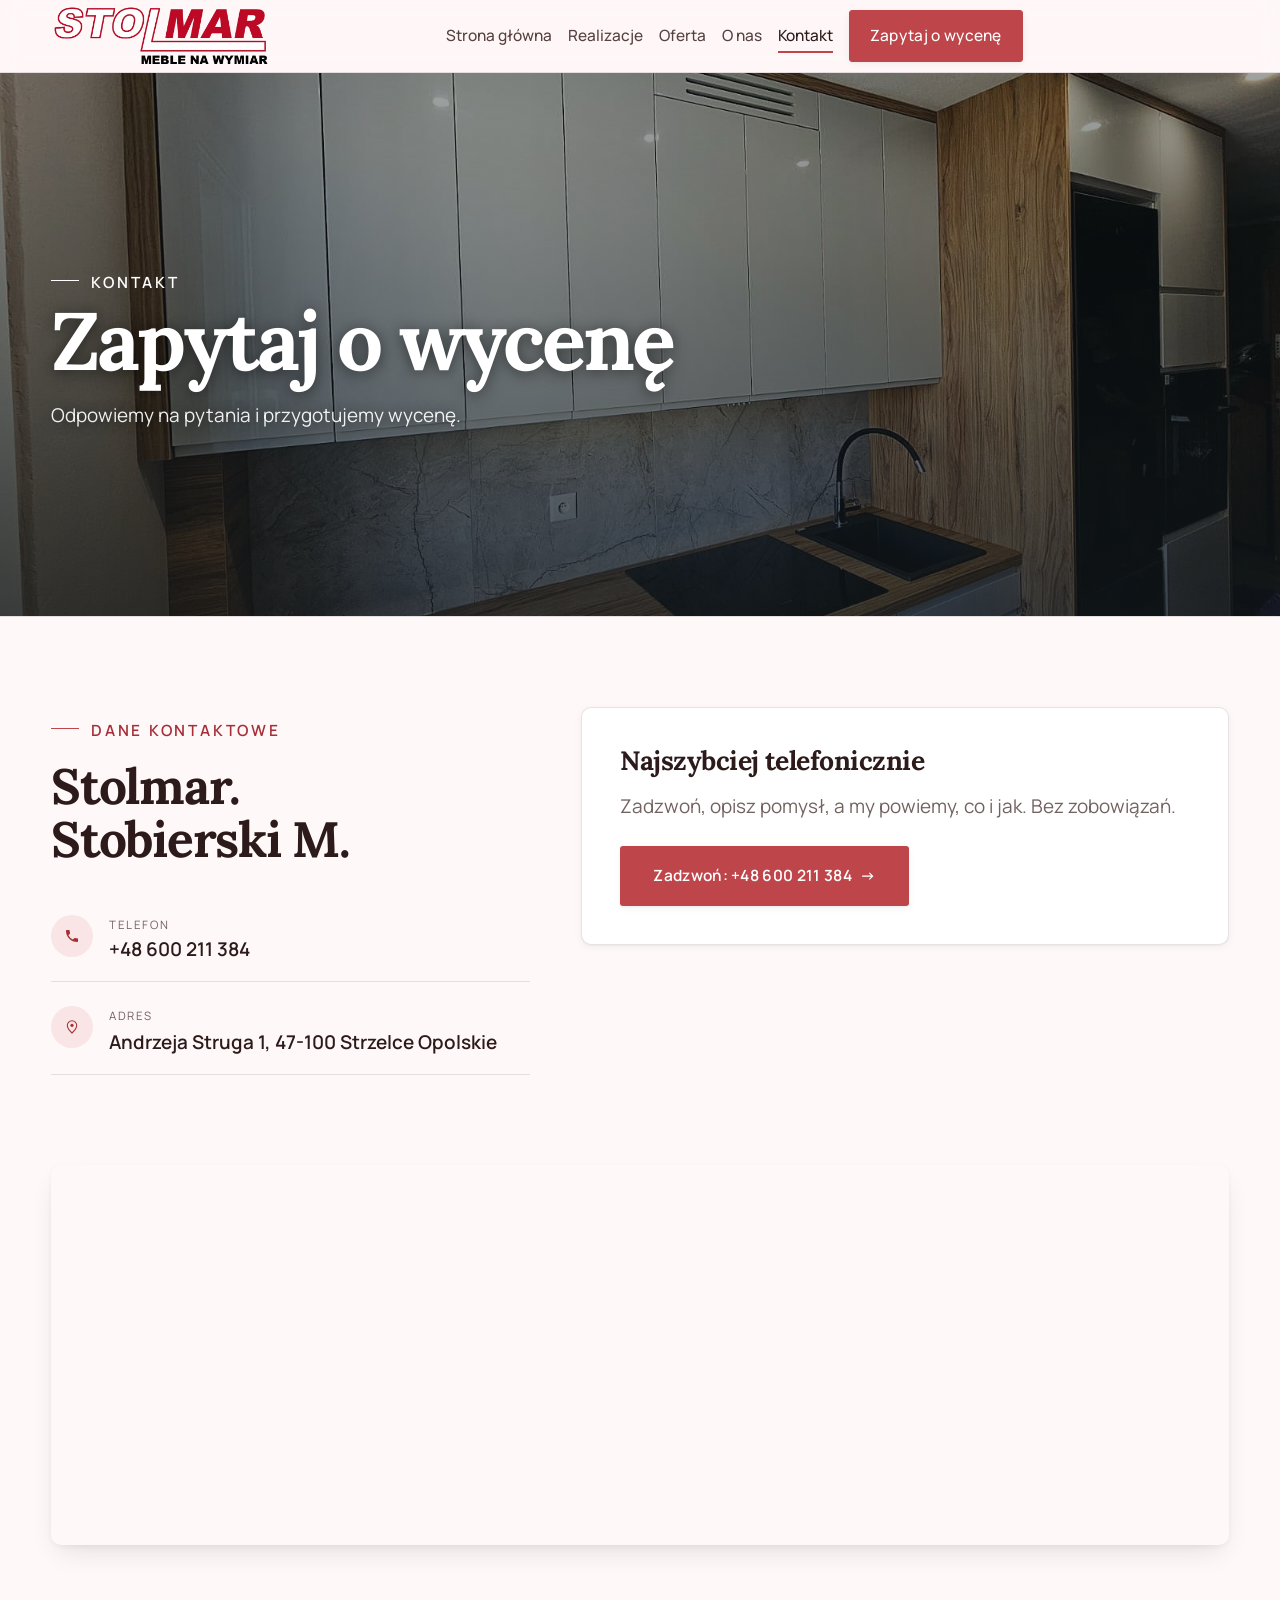
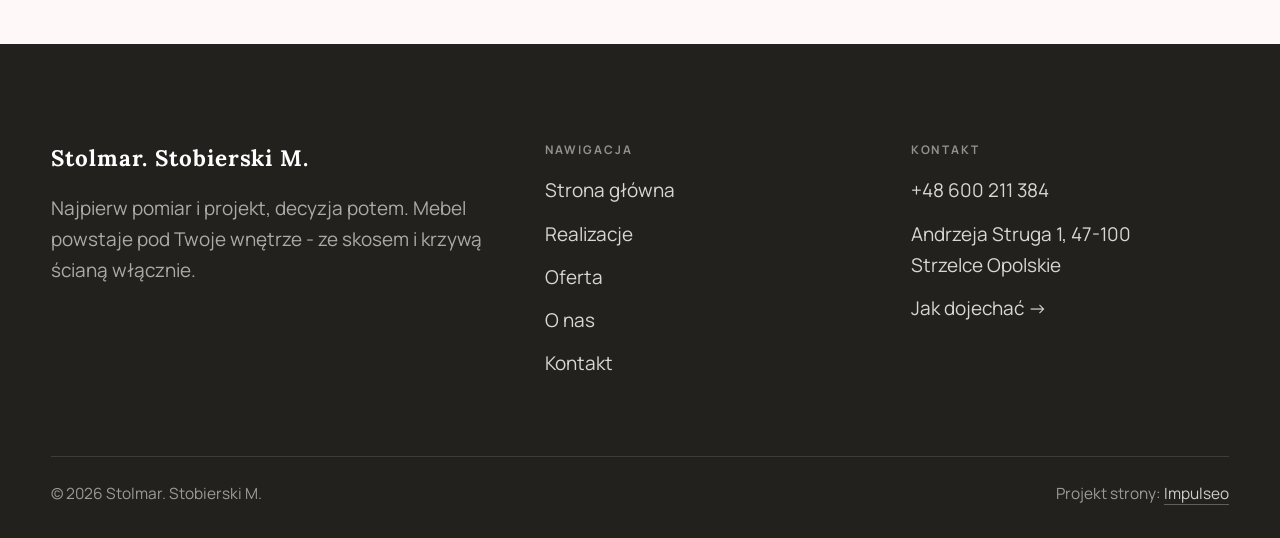
==== commit 3d082e9f: "Logo klienta w nagłówku + paleta z marki - logo STOLMAR (przysłane przez klienta przez Adama) przyci" ====
--- a/kontakt.html
+++ b/kontakt.html
@@ -20,13 +20,13 @@
 <link rel="preconnect" href="https://fonts.googleapis.com">
 <link rel="preconnect" href="https://fonts.gstatic.com" crossorigin>
 <link href="https://fonts.googleapis.com/css2?family=Lora:wght@500;600;700&family=Manrope:wght@400;500;600&display=swap" rel="stylesheet">
-<link rel="stylesheet" href="assets/styles.css?v=a7d477df">
+<link rel="stylesheet" href="assets/styles.css?v=9374ee2f">
 </head>
 <body>
 
 <header class="nav">
   <div class="wrap nav-inner">
-    <a class="brand" href="index.html"><span class="name">Stolmar. Stobierski M.</span><span class="sub">Meble na wymiar</span></a>
+    <a class="brand brand-has-logo" href="index.html"><img class="brand-logo" src="img/logo.png" alt="Stolmar. Stobierski M. - meble na wymiar"></a>
     <nav class="nav-links">
       <a href="index.html">Strona główna</a>
       <a href="realizacje.html">Realizacje</a>
--- a/assets/styles.css
+++ b/assets/styles.css
@@ -328,7 +328,9 @@
 .svc-row li::before{content:"";position:absolute;left:0;top:.62em;width:8px;height:1px;background:var(--accent)}
 
 /* ---------- GALLERY (realizacje) ---------- */
-.gallery{display:grid;grid-template-columns:repeat(12,1fr);gap:var(--space-4);grid-auto-rows:200px}
+.gallery{display:grid;grid-template-columns:repeat(12,1fr);gap:var(--space-4);grid-auto-rows:200px;grid-auto-flow:row dense}
+/* kafel na zdjęcie PIONOWE (szafa, słupek, wąska kuchnia) — dwa rzędy zamiast paska */
+.tile.t-tall2{grid-row:span 2}
 /* GALERIA MASONRY — pionowe zdjęcia (portrety beauty/wellness) bez przycinania: kolumny, height auto */
 .gallery-masonry{column-count:3;column-gap:var(--space-4)}
 @media(max-width:900px){.gallery-masonry{column-count:2}}
@@ -1661,3 +1663,14 @@
 .btn-accent{color:#fff}
 .nav .nav-links a.btn-accent{color:#fff}
 .btn-accent[data-accent-d],.cta-d .btn-accent{color:#fff}
+
+/* === auto-paleta z LOGO klienta (24.08.2026 — logo przysłane przez klienta przez Adama) ===
+   Logo wygrywa hierarchię źródeł koloru: burgund z banku palet ustępuje czerwieni marki. */
+:root{--accent:#BE464B;--accent-d:#A62F37;--accent-soft:rgba(190,70,75,0.10);--gold:#BE464B;
+  --paper:#FFF8F8;--paper-2:#FAEDEC;--paper-3:#F3E1E0;--ink:#2D1B1B;--ink-soft:#574141;
+  --muted:#897776;--line:rgba(45,27,27,.12);}
+.btn-accent{color:#fff}
+.nav .nav-links a.btn-accent{color:#fff}
+.btn-accent[data-accent-d],.cta-d .btn-accent{color:#fff}
+/* szary tekst dociągnięty do czytelności na nowym papierze (WCAG 4.5) */
+:root{--muted:#726260;}
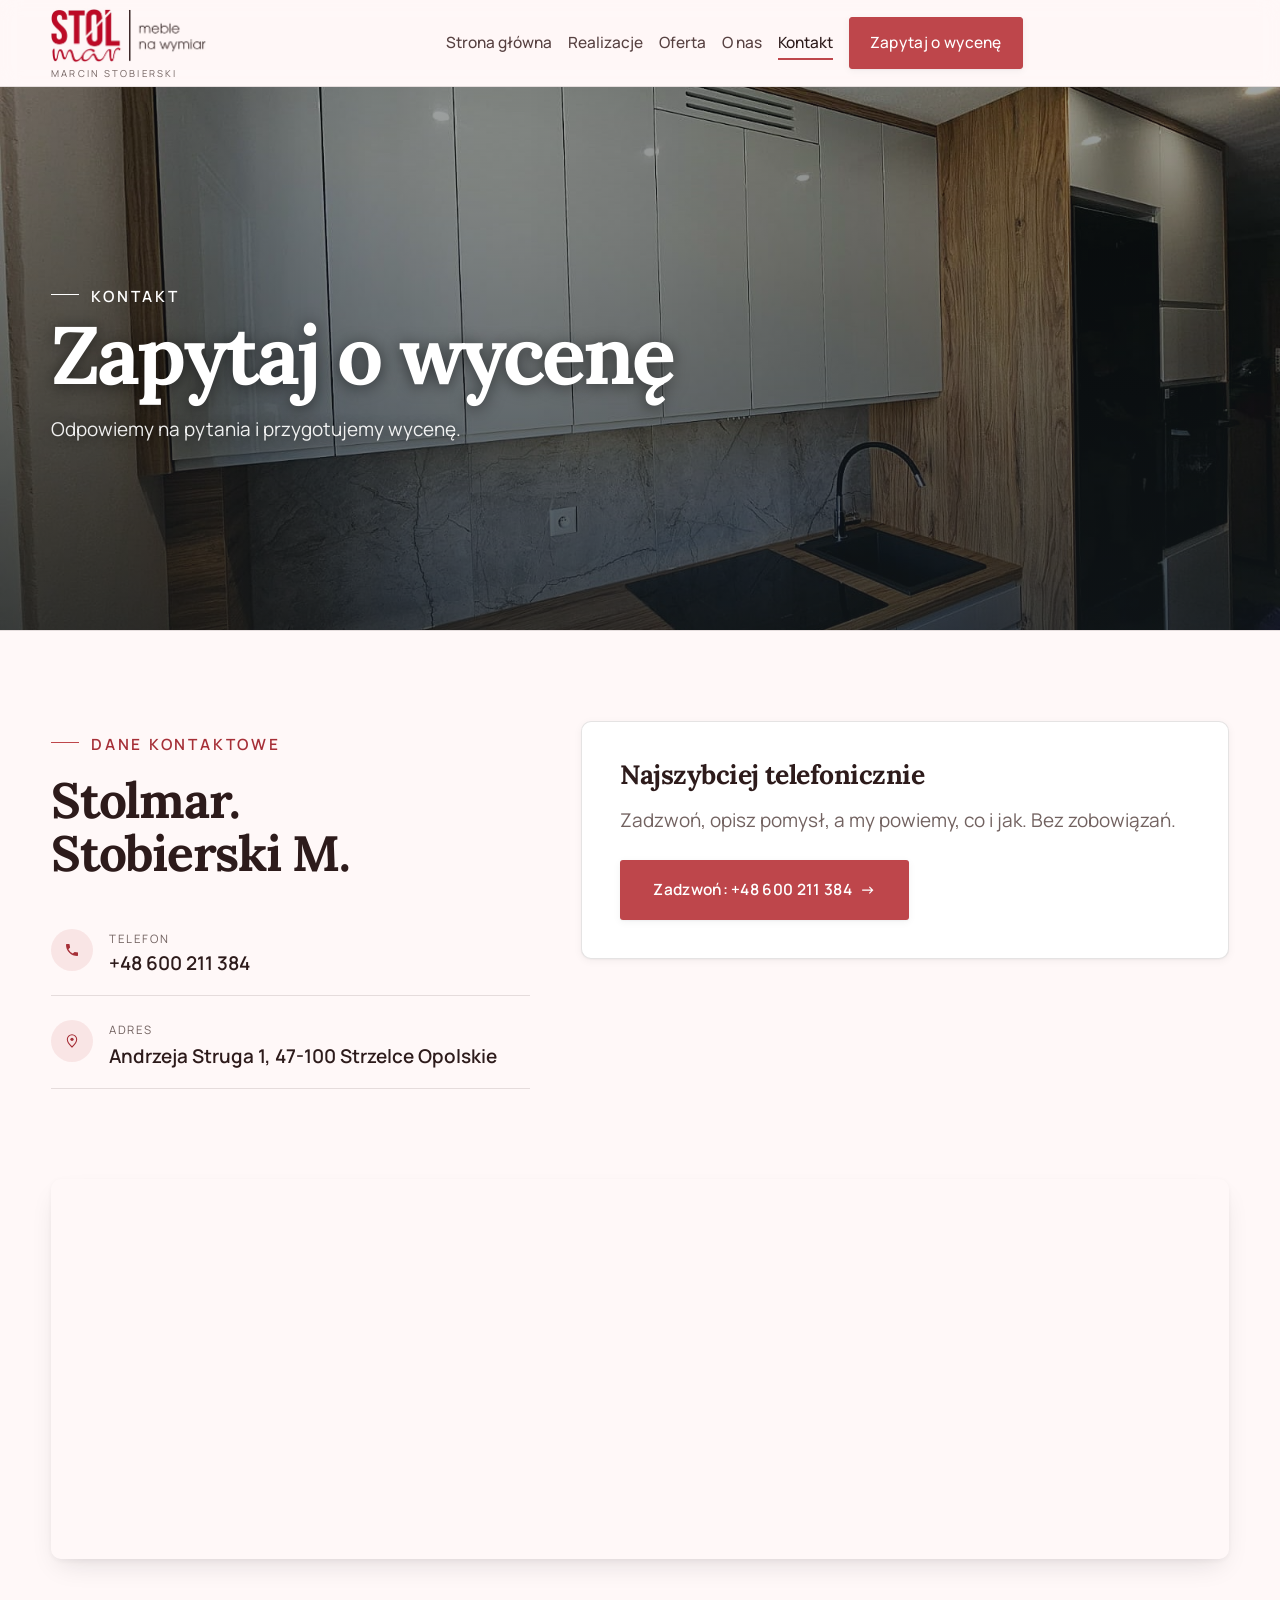
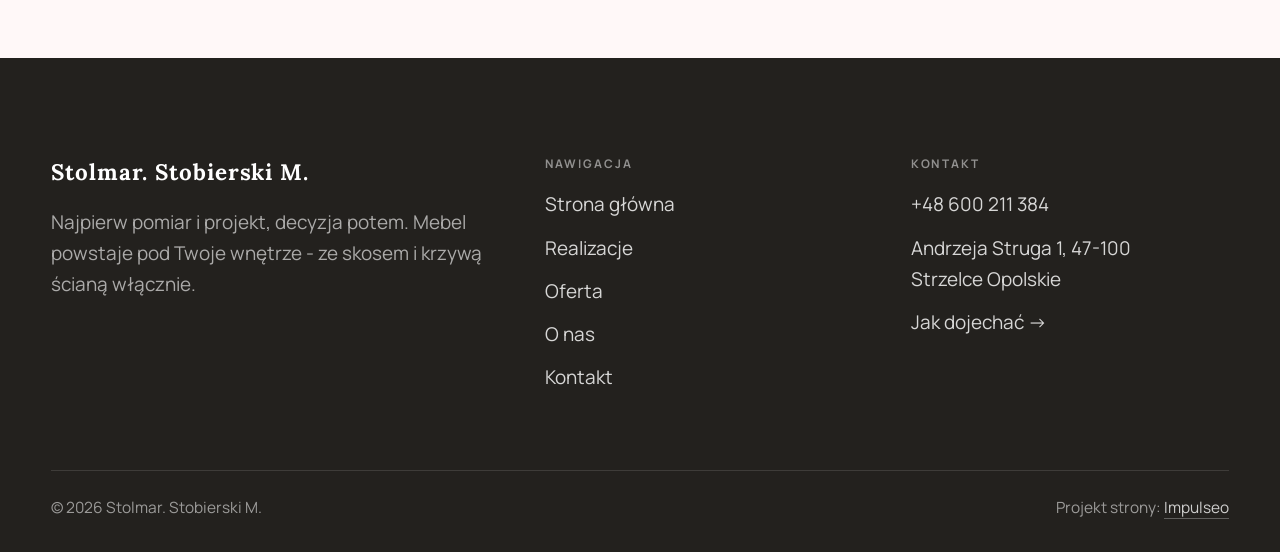
==== commit a4812c9d: "Nowe logo klienta (STOLmar) + nazwisko właściciela w pasku Co-Authored-By: Claude Opus 5 (1M context" ====
--- a/kontakt.html
+++ b/kontakt.html
@@ -26,7 +26,7 @@
 
 <header class="nav">
   <div class="wrap nav-inner">
-    <a class="brand brand-has-logo" href="index.html"><img class="brand-logo" src="img/logo.png" alt="Stolmar. Stobierski M. - meble na wymiar"></a>
+    <a class="brand brand-has-logo" href="index.html"><img class="brand-logo" src="img/logo.png" alt="Stolmar - meble na wymiar, Marcin Stobierski"><span class="brand-owner">Marcin Stobierski</span></a>
     <nav class="nav-links">
       <a href="index.html">Strona główna</a>
       <a href="realizacje.html">Realizacje</a>
--- a/assets/styles.css
+++ b/assets/styles.css
@@ -347,8 +347,8 @@
 .tile .cap{position:absolute;left:0;right:0;bottom:0;padding:var(--space-5) var(--space-4) var(--space-4);
   /* mocniejszy spad + cien pod tekstem: na JASNYCH zdjeciach klienta (biale fronty, sciany)
      slaby gradient dawal kontrast ~1.5:1 zamiast wymaganych 3.6:1 (bramka wygladu, 10.08.2026) */
-  background:linear-gradient(transparent 28%,rgba(18,24,28,.58) 62%,rgba(18,24,28,.93));color:#fff;
-  text-shadow:0 1px 3px rgba(0,0,0,.6);
+  background:linear-gradient(transparent 10%,rgba(18,24,28,.55) 40%,rgba(18,24,28,.88) 68%,rgba(18,24,28,.99));color:#fff;
+  text-shadow:0 1px 2px rgba(0,0,0,.85),0 2px 10px rgba(0,0,0,.55);
   font-size:var(--text-sm);font-weight:600;letter-spacing:.01em;
   opacity:0;transform:translateY(8px);transition:var(--dur) var(--ease)}
 .tile:hover .cap{opacity:1;transform:translateY(0)}
@@ -535,6 +535,27 @@
 .brand-logo{height:64px;width:auto;max-width:300px;object-fit:contain;display:block}
 .nav.is-stuck .brand-logo{height:52px}
 @media(max-width:680px){.brand-logo{height:46px;max-width:210px}}
+
+/* nazwisko właściciela obok logo w pasku (prośba klienta 25.08.2026):
+   logo niesie już nazwę i branżę, więc podpis daje się drobnym rozstrzelonym wersalikiem —
+   nie konkuruje z logotypem, a mówi, kto za firmą stoi. Kreskę bierzemy z --line, bo pionowa
+   belka jest już WEWNĄTRZ logo i druga taka sama czytałaby się jak powtórka. */
+.brand-has-logo{flex-direction:column;align-items:flex-start;gap:5px}
+/* pasek musi pomieścić logo + podpis pod nim — bez tego podpis ucinała dolna krawędź */
+.nav-inner{height:86px}
+.nav.is-stuck .nav-inner{height:70px}
+.brand-has-logo .brand-logo{height:56px}
+.nav.is-stuck .brand-has-logo .brand-logo{height:46px}
+.brand-owner{font-size:.6rem;letter-spacing:.22em;text-transform:uppercase;color:var(--muted);
+  white-space:nowrap;line-height:1.2}
+.nav.is-stuck .brand-owner{font-size:.56rem}
+@media(max-width:680px){
+  .brand-owner{font-size:.54rem;letter-spacing:.16em}
+  .brand-has-logo .brand-logo{height:44px}
+  .nav-inner{height:74px}
+  /* menu mobilne wysuwa się spod paska — musi startować dokładnie na jego wysokości */
+  .nav-links{inset:74px 0 auto 0}
+}
 
 
 /* === RWD: nagłówki na wąskich ekranach (dodane 17.07.2026 razem z fixem clamp) ===
@@ -751,8 +772,7 @@
    (.tile z t-third / t-two3 + masonry dla zdjęć pionowych — patrz reguła
    „dopasuj proporcje"). Nadpisanie grid-template-columns rozjechałoby kadry. */
 .gallery{gap:clamp(var(--space-4),2vw,var(--space-6))}
-.gallery .cap{font-family:var(--font-display);font-size:var(--text-sm);
-  letter-spacing:.02em;color:var(--ink-soft);margin-top:var(--space-3)}
+.gallery .cap{font-family:var(--font-display);font-size:var(--text-sm);letter-spacing:.02em}
 
 /* --- SEKCJE: więcej światła ---------------------------------------------
    Wspólny mianownik skarg „mało przestrzeni" / „monotonne": sekcje siedziały
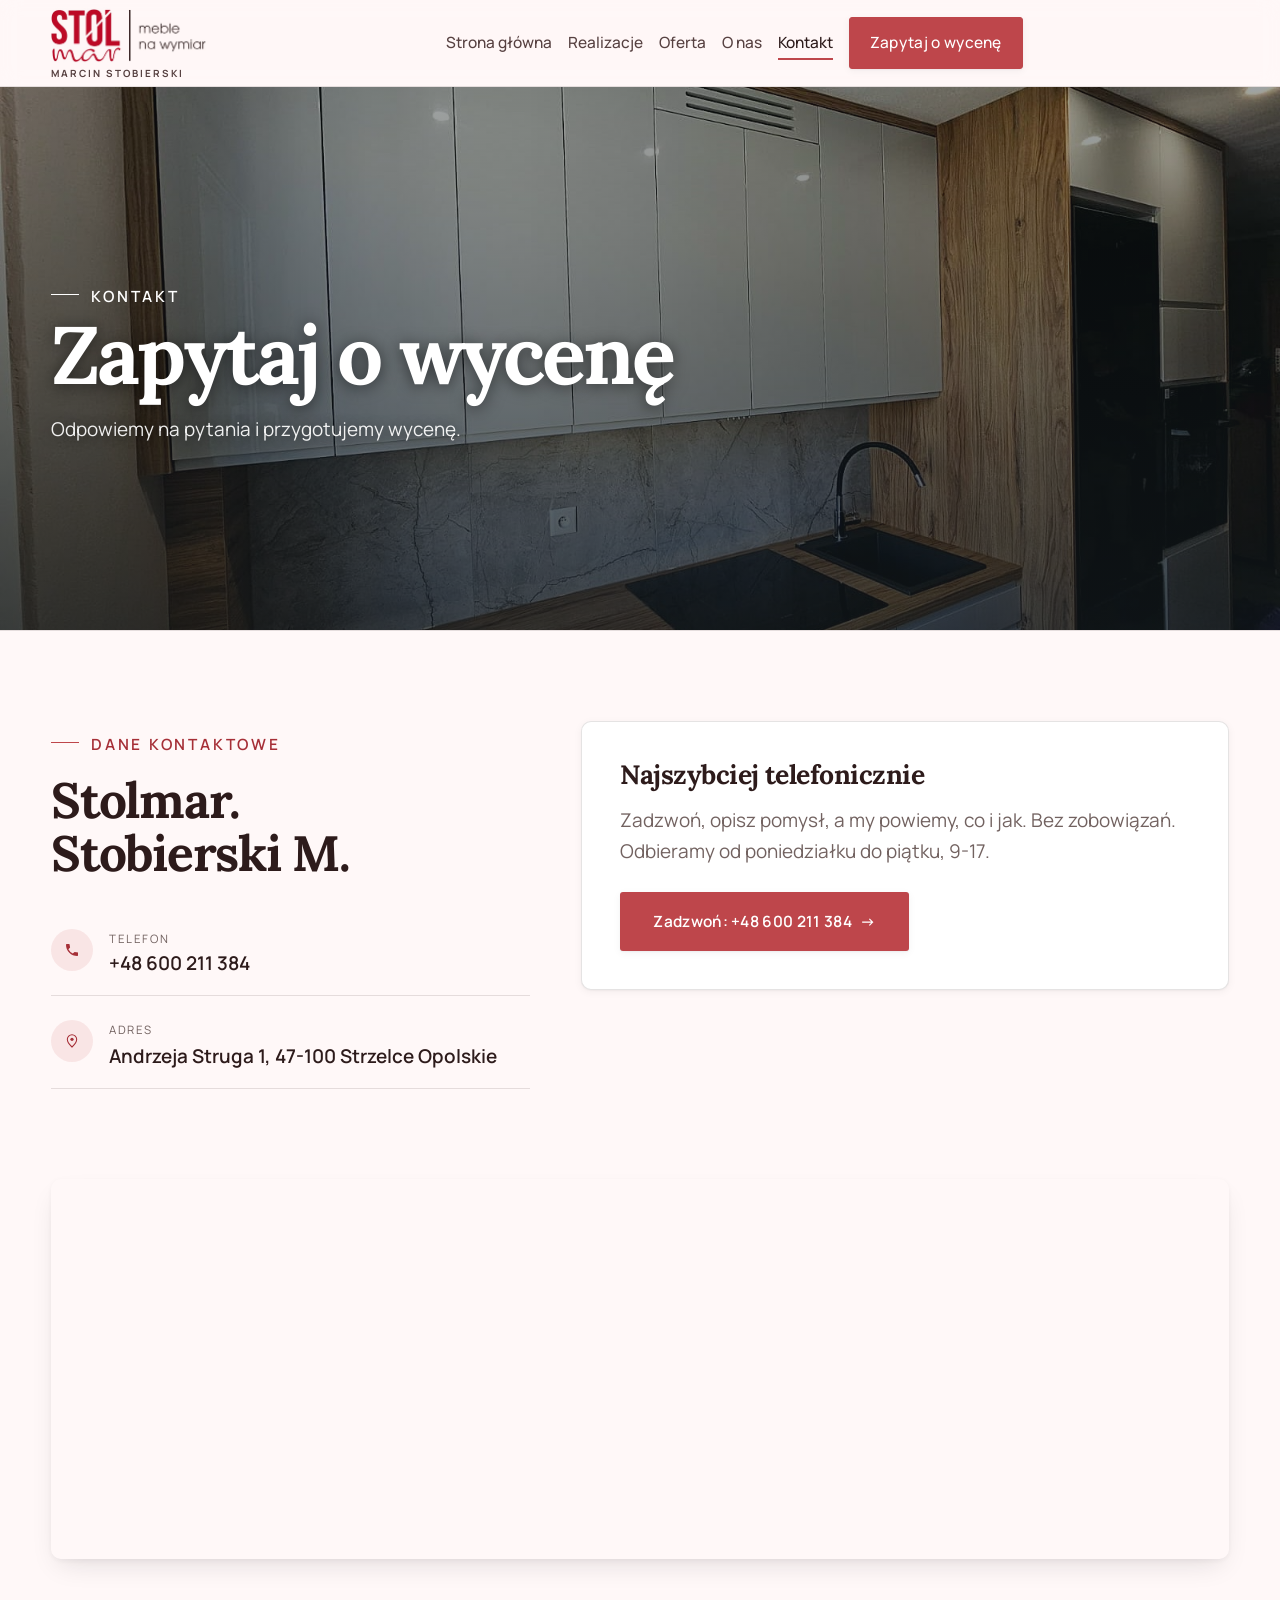
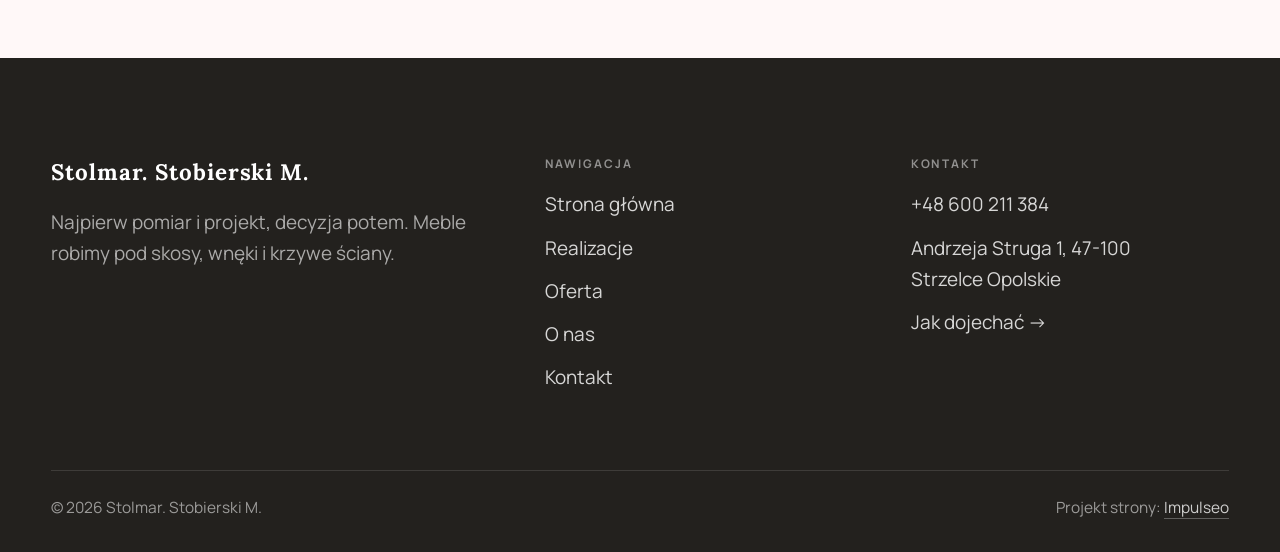
==== commit 74966e6a: "Teksty po decyzji klienta: firma zamiast pierwszej osoby, fakty z briefu, zdanie klienta o kuchni - " ====
--- a/kontakt.html
+++ b/kontakt.html
@@ -61,7 +61,7 @@
     <div class="reveal">
       <div class="form">
         <h3 style="margin-bottom:var(--space-4)">Najszybciej telefonicznie</h3>
-        <p class="muted" style="margin-bottom:var(--space-5)">Zadzwoń, opisz pomysł, a my powiemy, co i jak. Bez zobowiązań.</p>
+        <p class="muted" style="margin-bottom:var(--space-5)">Zadzwoń, opisz pomysł, a my powiemy, co i jak. Bez zobowiązań. Odbieramy od poniedziałku do piątku, 9-17.</p>
         <a href="tel:+48600211384" class="btn btn-accent" style="justify-content:center">Zadzwoń: +48 600 211 384 <span class="arr">→</span></a>
       </div>
     </div>
@@ -79,7 +79,7 @@
     <div class="foot-grid">
       <div class="foot-brand">
         <div class="name">Stolmar. Stobierski M.</div>
-        <p>Najpierw pomiar i projekt, decyzja potem. Mebel powstaje pod Twoje wnętrze - ze skosem i krzywą ścianą włącznie.</p>
+        <p>Najpierw pomiar i projekt, decyzja potem. Meble robimy pod skosy, wnęki i krzywe ściany.</p>
       </div>
       <div class="foot-col">
         <h4>Nawigacja</h4>
--- a/assets/styles.css
+++ b/assets/styles.css
@@ -176,7 +176,7 @@
    geometrię wyzerować i wpisać połysk z nazwy - samo `display:none` gasiło efekt. */
 .nav-links a.btn::after{
   display:block;content:"";position:absolute;inset:0;z-index:-1;pointer-events:none;
-  inset:0;width:auto;height:auto;border-radius:inherit;   /* kasuje geometrię podkreślenia (width:0;height:1.5px) */
+  width:auto;height:auto;border-radius:inherit;   /* kasuje geometrię podkreślenia (width:0;height:1.5px) */
   background:linear-gradient(100deg,transparent 32%,rgba(255,255,255,.20) 50%,transparent 68%);
   translate:-120% 0}
 @media (prefers-reduced-motion:no-preference){
@@ -546,7 +546,7 @@
 .nav.is-stuck .nav-inner{height:70px}
 .brand-has-logo .brand-logo{height:56px}
 .nav.is-stuck .brand-has-logo .brand-logo{height:46px}
-.brand-owner{font-size:.6rem;letter-spacing:.22em;text-transform:uppercase;color:var(--muted);
+.brand-owner{font-size:.62rem;font-weight:700;letter-spacing:.2em;text-transform:uppercase;color:var(--ink-soft);
   white-space:nowrap;line-height:1.2}
 .nav.is-stuck .brand-owner{font-size:.56rem}
 @media(max-width:680px){
@@ -1694,3 +1694,36 @@
 .btn-accent[data-accent-d],.cta-d .btn-accent{color:#fff}
 /* szary tekst dociągnięty do czytelności na nowym papierze (WCAG 4.5) */
 :root{--muted:#726260;}
+
+/* --- REALIZACJE: galeria masonry z 30 zdjęciami klienta (25.08.2026) ------
+   Klient poprosił mailem o WSZYSTKIE zdjęcia realizacji. Siatka kafli 200 px
+   przycinała je do pasków, więc Realizacje idą na kolumny (pełne kadry).
+   Podpis leży NA zdjęciu, a fronty mebli są jasne — domyślny gradient .55
+   dawał kontrast poniżej bramki wyglądu, stąd mocniejszy spad i cień. */
+.gallery-masonry .m-tile .cap{
+  background:linear-gradient(transparent 6%,rgba(18,24,28,.5) 38%,rgba(18,24,28,.86) 70%,rgba(18,24,28,.97));
+  text-shadow:0 1px 2px rgba(0,0,0,.85),0 2px 10px rgba(0,0,0,.55);
+  font-family:var(--font-display);font-weight:600;letter-spacing:.02em;
+  padding:var(--space-6) var(--space-4) var(--space-4)}
+
+/* Lead w hero stoi na jasnym zdjęciu kuchni (białe fronty) — zmierzony kontrast
+   4.39:1 przy wymaganych 4.5. Cień pod tekstem + pełna biel domykają bramkę
+   wyglądu bez zmiany zdjęcia, którego klient nie kwestionował. */
+.hero-cine .lead{color:#fff;text-shadow:0 1px 2px rgba(0,0,0,.7),0 2px 12px rgba(0,0,0,.5)}
+
+/* Kafle galerii dziedziczyły `transition-delay` z animacji wejścia sekcji, więc
+   najechanie odpowiadało dopiero po 140-350 ms — bramka wyglądu czytała to jako
+   zacięcie strony. Na hover zerujemy opóźnienie; schodkowe wejście zostaje. */
+.gallery .tile:hover,
+.gallery .tile:hover img,
+.gallery .tile:hover .cap{transition-delay:0s !important}
+
+/* Galeria Realizacji (kolumny) dostaje tę samą reakcję na kursor co reszta strony. */
+.gallery-masonry .m-tile{transition:box-shadow var(--dur) var(--ease)}
+.gallery-masonry .m-tile img{transition:transform var(--img-dur) var(--img-ease)}
+.gallery-masonry .m-tile:hover{box-shadow:var(--sh-md)}
+.gallery-masonry .m-tile:hover img{transform:scale(var(--img-zoom,1.04))}
+/* Po ujawnieniu kafla schodkowe opóźnienie nie ma już nic do roboty, a zostawało
+   na elemencie i spowalniało reakcję na kursor. Kasujemy je w stanie `.in`. */
+.gallery .tile.reveal,
+.gallery .tile.reveal.in{transition-delay:0s}
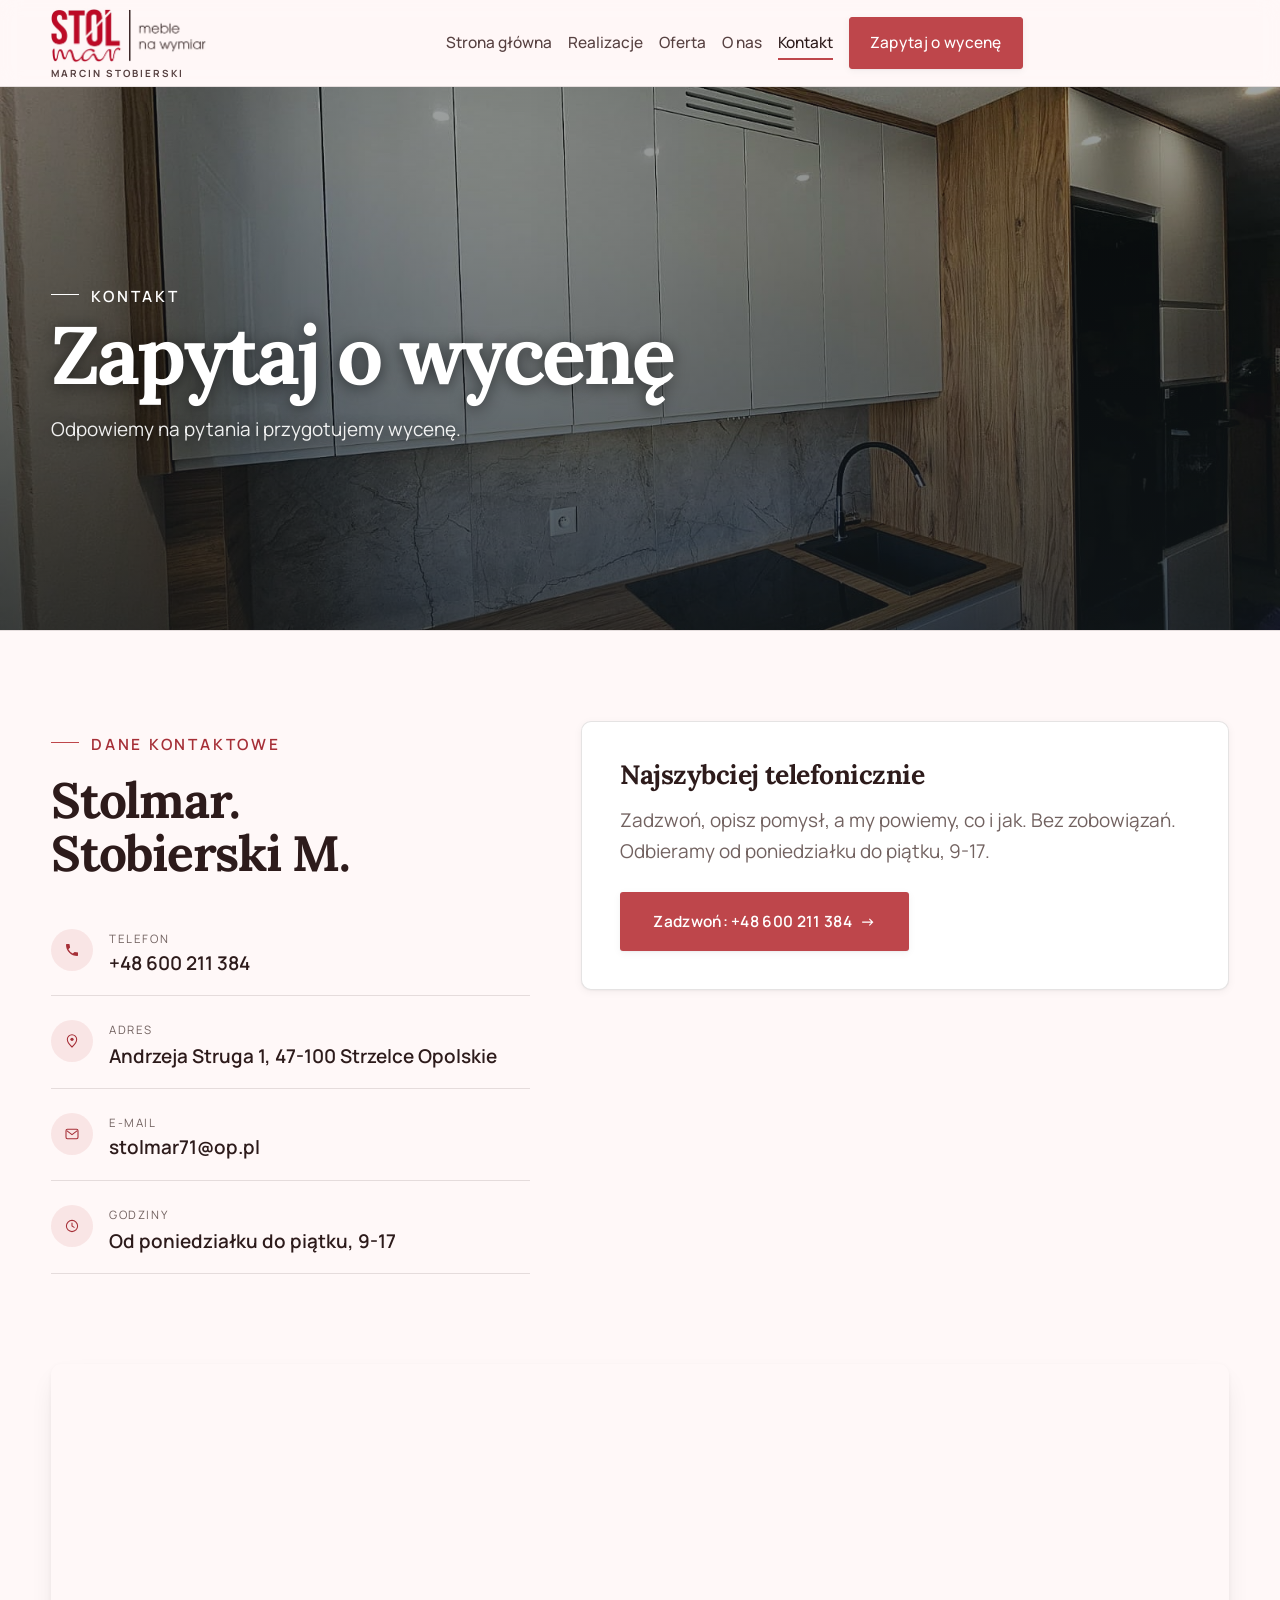
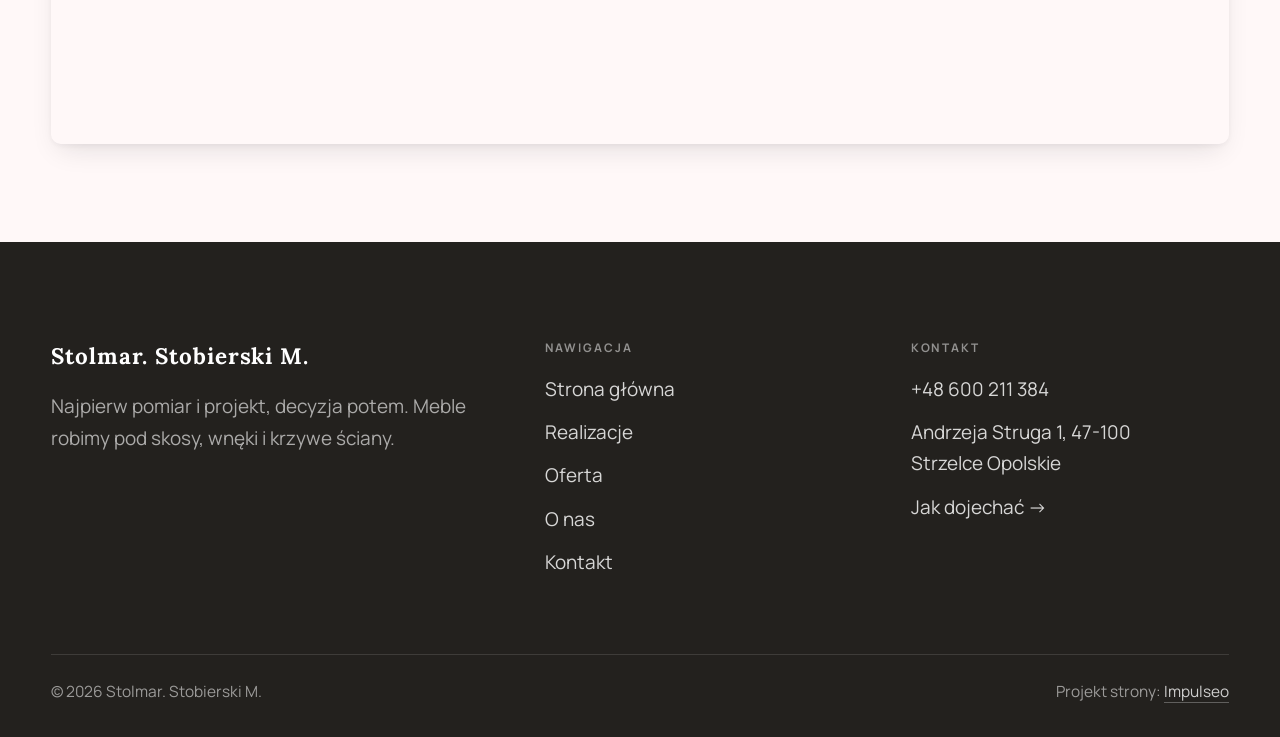
==== commit 460246cb: "Kontakt: mail i godziny pracy z briefu; o nas: naglowek bez 'trzy rodzaje' Co-Authored-By: Claude Op" ====
--- a/kontakt.html
+++ b/kontakt.html
@@ -56,6 +56,8 @@
       <div class="info-list">
         <div class="info-row"><div class="ic"><svg class="ico-tel" width="16" height="16" viewBox="0 0 24 24" fill="none" aria-hidden="true"><path d="M6.6 10.8a15.5 15.5 0 0 0 6.6 6.6l2.2-2.2a1 1 0 0 1 1-.24 11.4 11.4 0 0 0 3.6.58 1 1 0 0 1 1 1V20a1 1 0 0 1-1 1A17 17 0 0 1 3 4a1 1 0 0 1 1-1h3.5a1 1 0 0 1 1 1c0 1.25.2 2.46.58 3.6a1 1 0 0 1-.25 1l-2.23 2.2Z" fill="currentColor"/></svg></div><div><div class="lbl">Telefon</div><a class="val" href="tel:+48600211384">+48 600 211 384</a></div></div>
         <div class="info-row"><div class="ic"><svg class="ico-pin" width="16" height="16" viewBox="0 0 24 24" fill="none" aria-hidden="true"><path d="M12 21s7-6.1 7-11.5A7 7 0 0 0 5 9.5C5 14.9 12 21 12 21Z" stroke="currentColor" stroke-width="1.6" fill="none"/><circle cx="12" cy="9.5" r="2.4" fill="currentColor"/></svg></div><div><div class="lbl">Adres</div><div class="val">Andrzeja Struga 1, 47-100 Strzelce Opolskie</div></div></div>
+        <div class="info-row"><div class="ic"><svg class="ico-mail" width="16" height="16" viewBox="0 0 24 24" fill="none" aria-hidden="true"><rect x="3" y="5" width="18" height="14" rx="2" stroke="currentColor" stroke-width="1.6"/><path d="m4 7 8 6 8-6" stroke="currentColor" stroke-width="1.6" fill="none"/></svg></div><div><div class="lbl">E-mail</div><a class="val" href="mailto:stolmar71@op.pl">stolmar71@op.pl</a></div></div>
+        <div class="info-row"><div class="ic"><svg class="ico-czas" width="16" height="16" viewBox="0 0 24 24" fill="none" aria-hidden="true"><circle cx="12" cy="12" r="8.4" stroke="currentColor" stroke-width="1.6"/><path d="M12 7.4V12l3.2 2" stroke="currentColor" stroke-width="1.6" stroke-linecap="round"/></svg></div><div><div class="lbl">Godziny</div><div class="val">Od poniedziałku do piątku, 9-17</div></div></div>
       </div>
     </div>
     <div class="reveal">
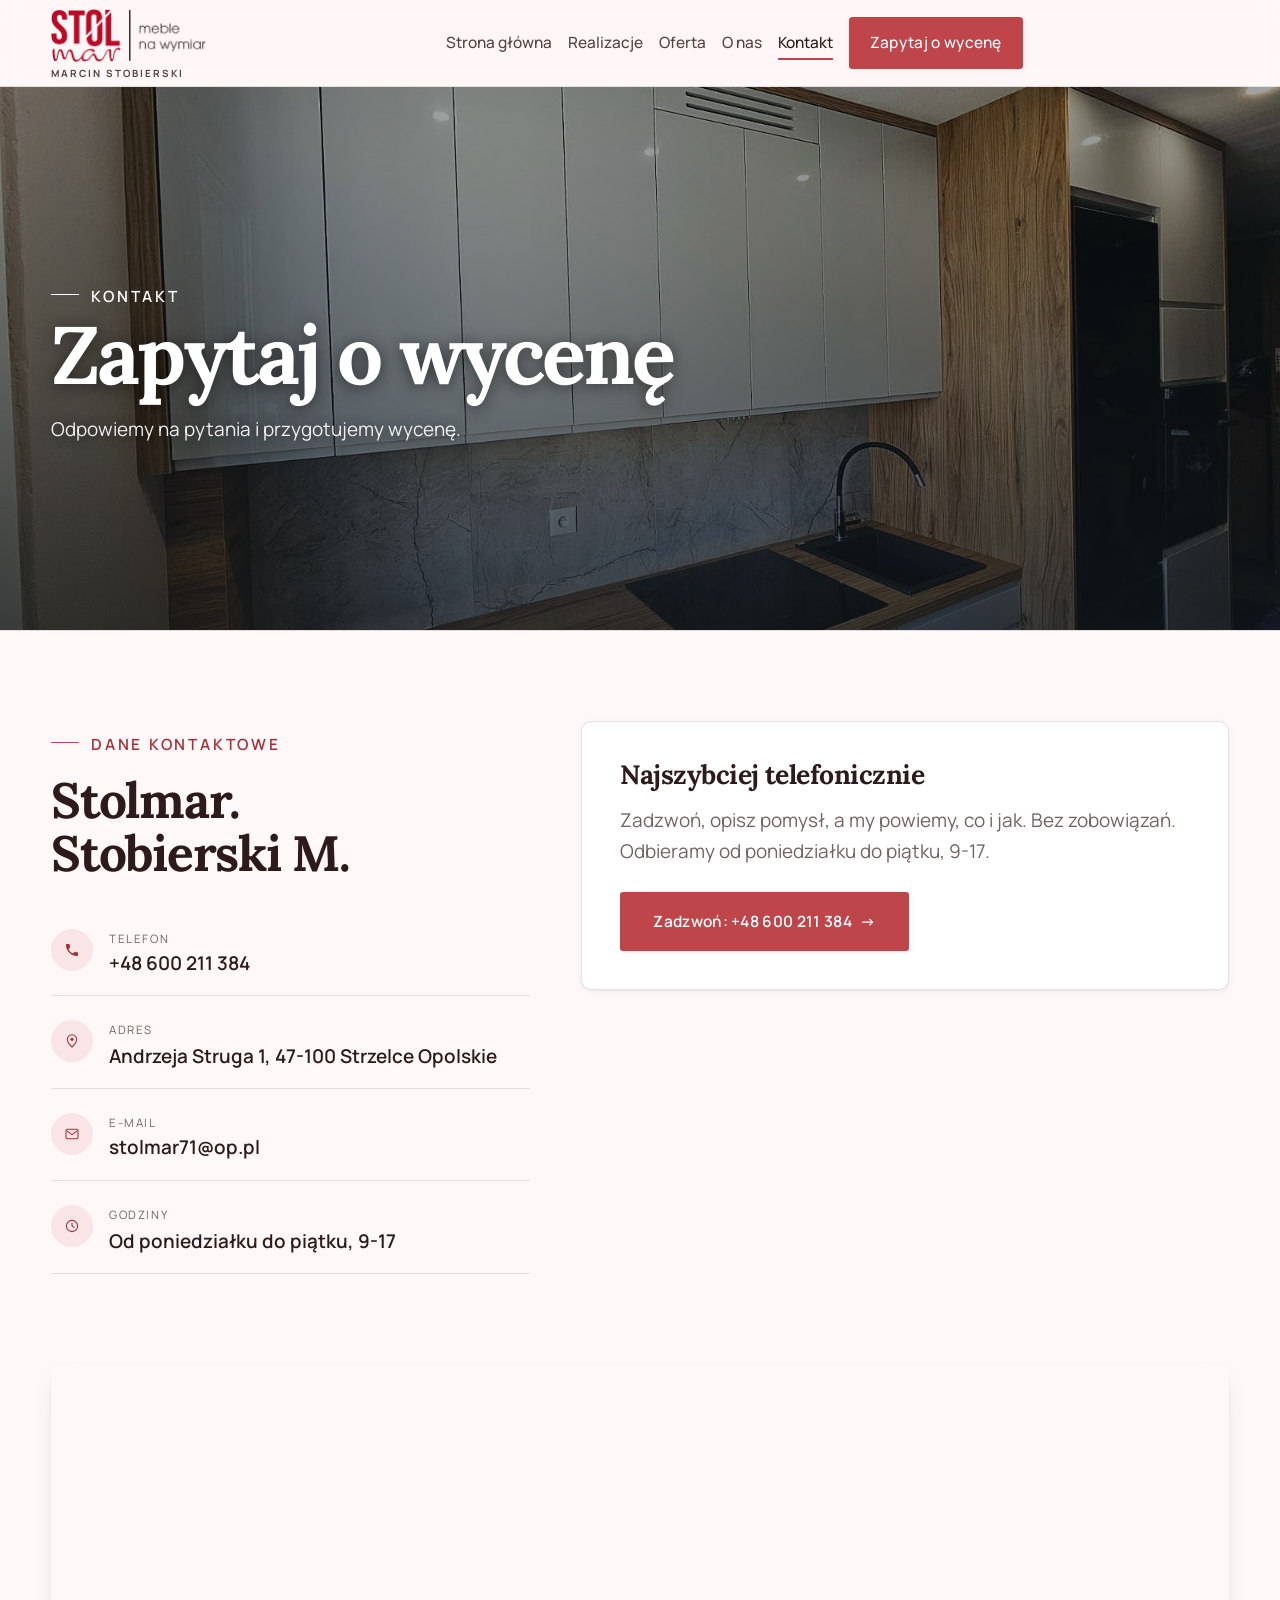
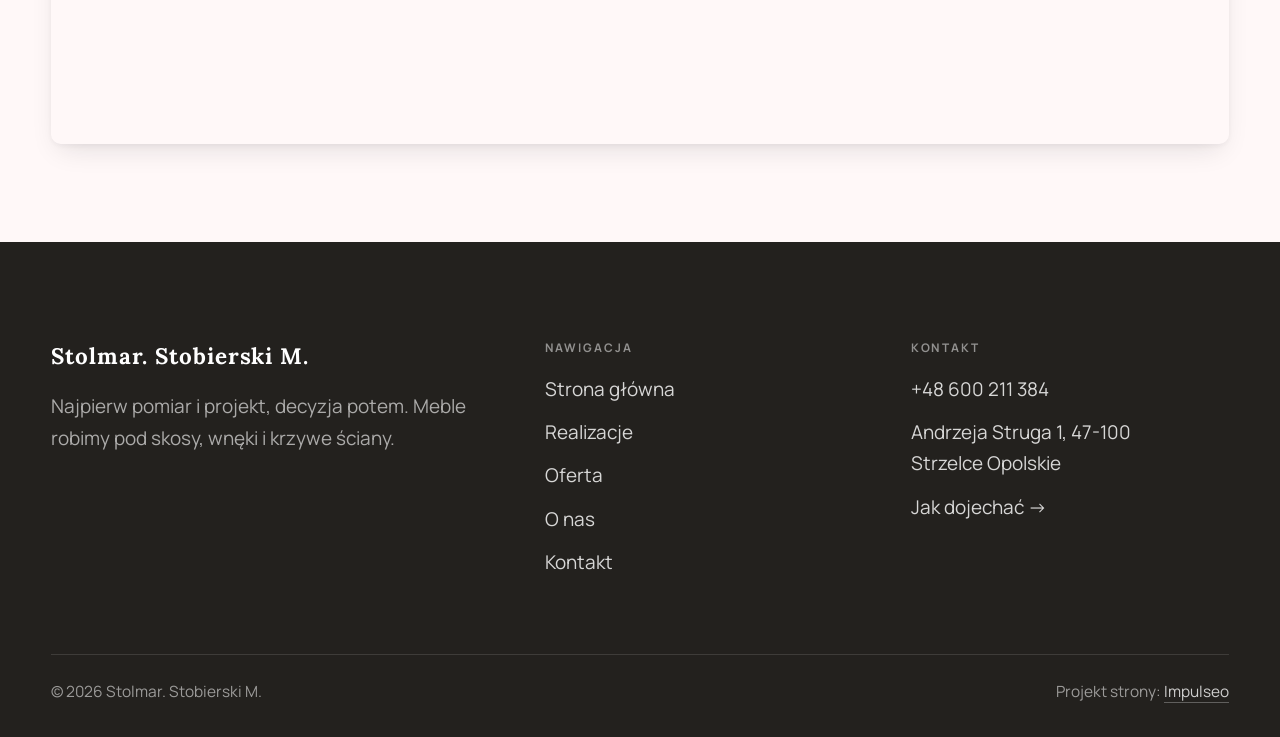
==== commit f0d359eb: "Realizacje: filtry kategorii + powiekszanie zdjecia po kliknieciu 58 zdjec w jednej scianie znaczylo" ====
--- a/kontakt.html
+++ b/kontakt.html
@@ -107,6 +107,6 @@
 <div class="sticky-reserve"><a class="sr-book" href="kontakt.html">Zapytaj o wycenę</a><a class="sr-call" href="tel:+48600211384" aria-label="Zadzwoń"><svg class="ico-tel" width="16" height="16" viewBox="0 0 24 24" fill="none" aria-hidden="true"><path d="M6.6 10.8a15.5 15.5 0 0 0 6.6 6.6l2.2-2.2a1 1 0 0 1 1-.24 11.4 11.4 0 0 0 3.6.58 1 1 0 0 1 1 1V20a1 1 0 0 1-1 1A17 17 0 0 1 3 4a1 1 0 0 1 1-1h3.5a1 1 0 0 1 1 1c0 1.25.2 2.46.58 3.6a1 1 0 0 1-.25 1l-2.23 2.2Z" fill="currentColor"/></svg></a></div>
 <div class="demo-wazne" data-do="2026-08-20" data-cykl="3" hidden><svg class="dw-ico" width="13" height="13" viewBox="0 0 24 24" fill="none" aria-hidden="true"><circle cx="12" cy="12" r="8.6" stroke="currentColor" stroke-width="1.8"/><path d="M12 7.2V12l3.3 2" stroke="currentColor" stroke-width="1.8" stroke-linecap="round"/></svg><span class="dw-txt"></span></div>
 
-<script src="assets/main.js"></script>
+<script src="assets/main.js?v=20260910"></script>
 </body>
 </html>
--- a/assets/styles.css
+++ b/assets/styles.css
@@ -339,6 +339,62 @@
 .gallery-masonry .m-tile img{width:100%;height:auto;display:block}
 .gallery-masonry .m-tile .cap{position:absolute;left:0;right:0;bottom:0;padding:var(--space-4);color:#fff;background:linear-gradient(0deg,rgba(0,0,0,.55),transparent);font-size:var(--text-sm)}
 .gallery-masonry .m-tile .cap small{display:block;font-weight:400;opacity:.78;letter-spacing:.04em;text-transform:uppercase;font-size:.66rem;margin-top:3px}
+
+/* ---------- FILTRY GALERII (realizacje) ----------
+   Pasek startuje z atrybutem `hidden` i odsłania go dopiero JS: bez skryptu guziki
+   byłyby martwe, a galeria i tak pokazuje komplet. `[hidden]` musi mieć własną regułę,
+   bo `display:flex` z klasy wygrałoby z domyślnym `display:none` przeglądarki. */
+.gal-filtry{display:flex;flex-wrap:wrap;gap:var(--space-2);margin-bottom:var(--space-6)}
+.gal-filtry[hidden]{display:none}
+.gf{font-family:inherit;font-size:var(--text-sm);font-weight:600;line-height:1.2;color:var(--ink-soft);
+  background:#fff;border:var(--hairline);border-radius:999px;padding:11px 20px;cursor:pointer;
+  transition:color var(--dur) var(--ease),background var(--dur) var(--ease),border-color var(--dur) var(--ease)}
+/* licznik trzyma TEN SAM kolor co etykieta - osobna, jaśniejsza szarość spadała
+   poniżej 4,5:1 na aktywnym guziku (bramka wyglądu liczy kontrast z pikseli). */
+.gf .n{font-weight:500;font-variant-numeric:tabular-nums;opacity:1}
+@media(hover:hover){.gf:hover{border-color:var(--accent);color:var(--accent-d)}}
+.gf[aria-pressed="true"]{background:var(--accent);border-color:var(--accent);color:#fff}
+.gf:focus-visible{outline:2px solid var(--accent);outline-offset:2px}
+/* ukrycie kafla przy filtrowaniu: display:none, bo column-count przelicza kolumny
+   dopiero gdy element WYPADNIE z układu - przy visibility/height zostają dziury. */
+.gallery-masonry .m-tile.off{display:none}
+.gallery-masonry .m-tile{cursor:zoom-in}
+.gallery-masonry .m-tile:focus-visible{outline:2px solid var(--accent);outline-offset:3px}
+.gal-pusto{color:var(--ink-soft);font-size:var(--text-base)}
+
+/* ---------- POWIĘKSZENIE ZDJĘCIA (lightbox) ----------
+   Pisany od zera, zero bibliotek z zewnątrz. Otwiera się z galerii, chodzi
+   strzałkami/Esc/gestem, a nawigacja trzyma się AKTUALNIE przefiltrowanego zbioru. */
+html.lb-lock,body.lb-lock{overflow:hidden}
+.lb{position:fixed;inset:0;z-index:120;display:none;align-items:center;justify-content:center;
+  padding:clamp(14px,3vw,40px);background:rgba(20,18,16,.95);
+  opacity:0;transition:opacity .2s var(--ease)}
+.lb.open{display:flex}
+.lb.shown{opacity:1}
+.lb-fig{margin:0;display:flex;flex-direction:column;align-items:center;gap:var(--space-4);max-width:100%}
+.lb-img{max-width:100%;max-height:calc(100vh - 200px);width:auto;height:auto;
+  border-radius:var(--r-md);box-shadow:0 30px 80px -24px rgba(0,0,0,.75)}
+.lb-cap{color:#fff;text-align:center;font-size:var(--text-base);font-weight:600;max-width:60ch}
+.lb-cap .lb-nr{display:block;margin-top:4px;font-weight:400;color:rgba(255,255,255,.78);font-size:var(--text-sm)}
+.lb-btn{position:absolute;display:grid;place-items:center;width:54px;height:54px;padding:0;
+  border:1px solid rgba(255,255,255,.3);border-radius:50%;background:rgba(255,255,255,.12);
+  color:#fff;cursor:pointer;transition:background var(--dur) var(--ease),border-color var(--dur) var(--ease)}
+@media(hover:hover){.lb-btn:hover{background:rgba(255,255,255,.24);border-color:rgba(255,255,255,.55)}}
+.lb-btn:focus-visible{outline:2px solid #fff;outline-offset:3px}
+.lb-btn svg{width:24px;height:24px}
+.lb-close{top:clamp(12px,2vw,22px);right:clamp(12px,2vw,22px)}
+.lb-prev{left:clamp(12px,2.4vw,28px);top:50%;transform:translateY(-50%)}
+.lb-next{right:clamp(12px,2.4vw,28px);top:50%;transform:translateY(-50%)}
+/* telefon: strzałki schodzą na dół, pod kciuk, i rosną - w rogu ekranu nikt ich nie trafia */
+@media(max-width:760px){
+  /* `env(safe-area-inset-bottom)` odsuwa strzalki od paska gestow iPhone'a */
+  .lb-prev,.lb-next{top:auto;bottom:max(18px,env(safe-area-inset-bottom));transform:none;width:60px;height:60px}
+  .lb-prev{left:calc(50% - 78px)}
+  .lb-next{right:calc(50% - 78px)}
+  .lb-img{max-height:calc(100vh - 260px)}
+  .lb-cap{font-size:var(--text-sm)}
+}
+@media(prefers-reduced-motion:reduce){.lb{transition:none}}
 .tile{position:relative;overflow:hidden;border-radius:var(--r-md);box-shadow:var(--sh-sm);
   transition:transform var(--dur) var(--ease),box-shadow var(--dur) var(--ease)}
 .tile img{width:100%;height:100%;object-fit:cover;
